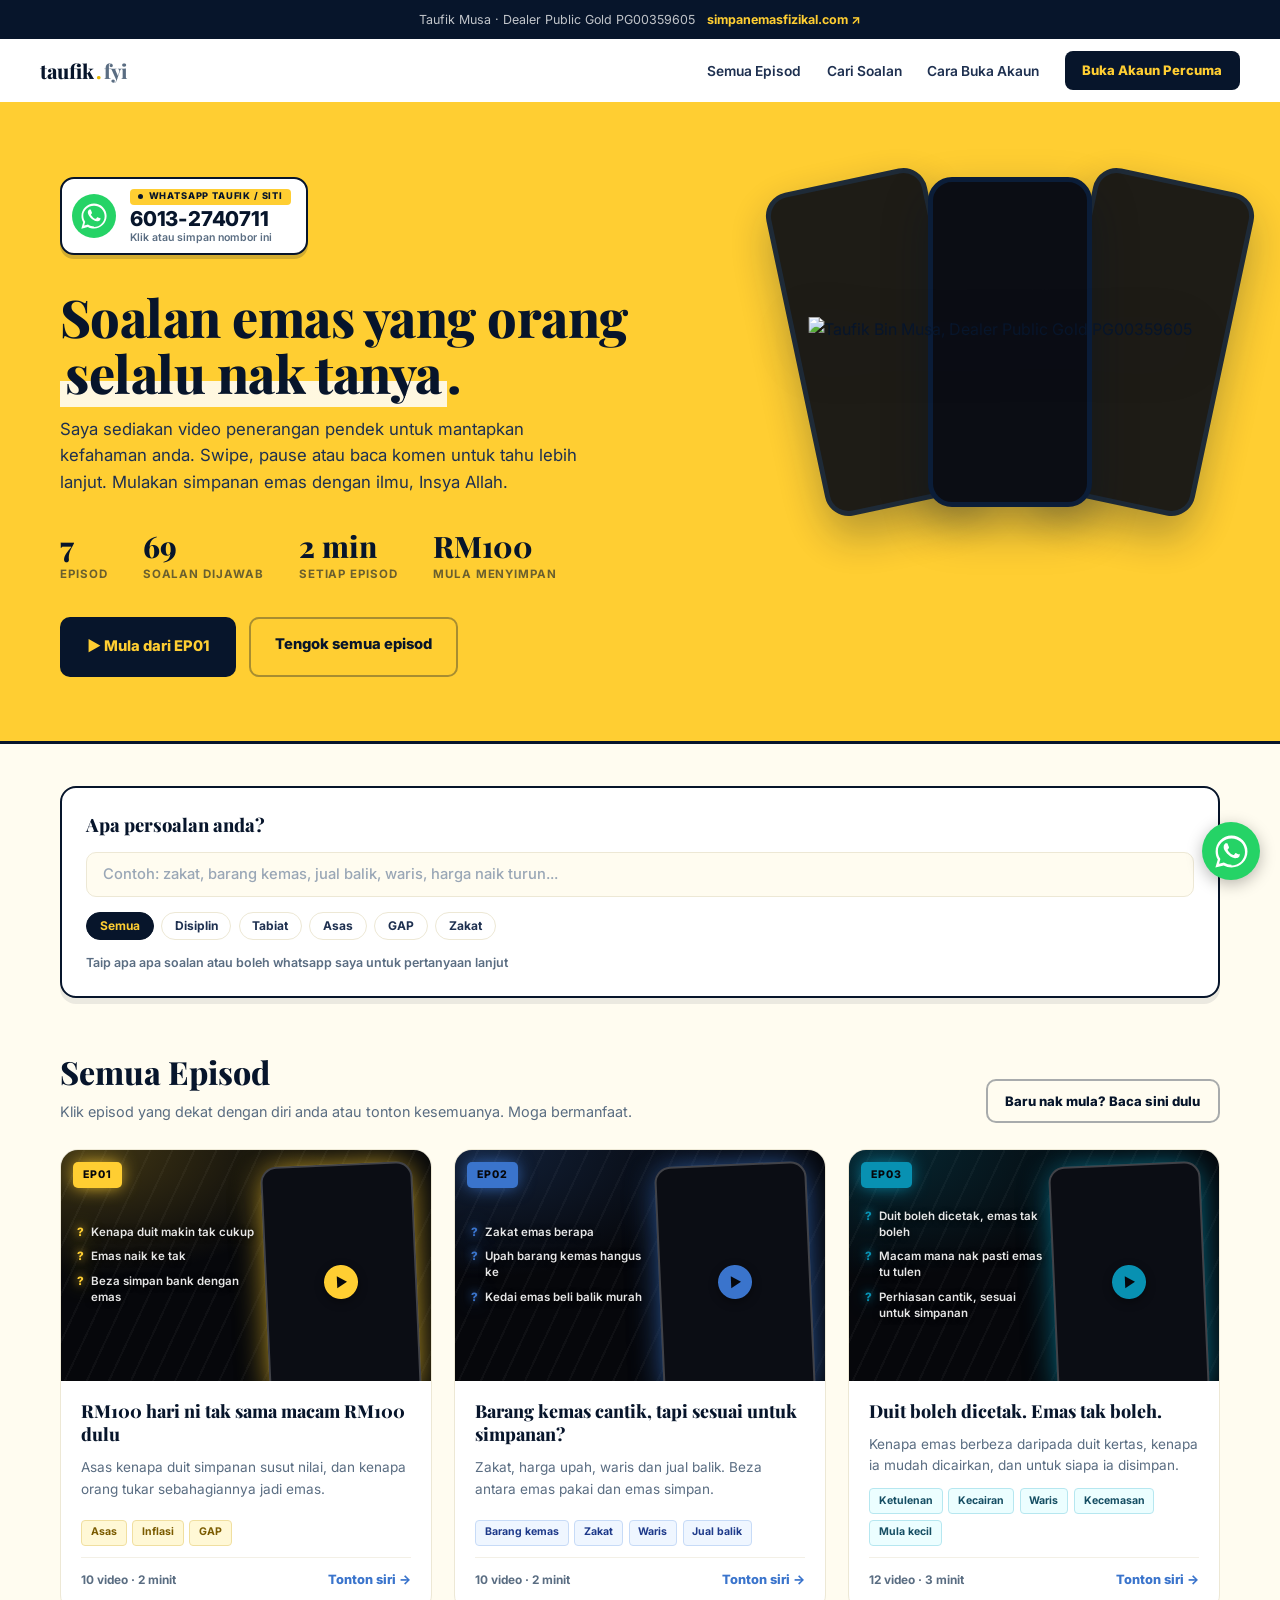
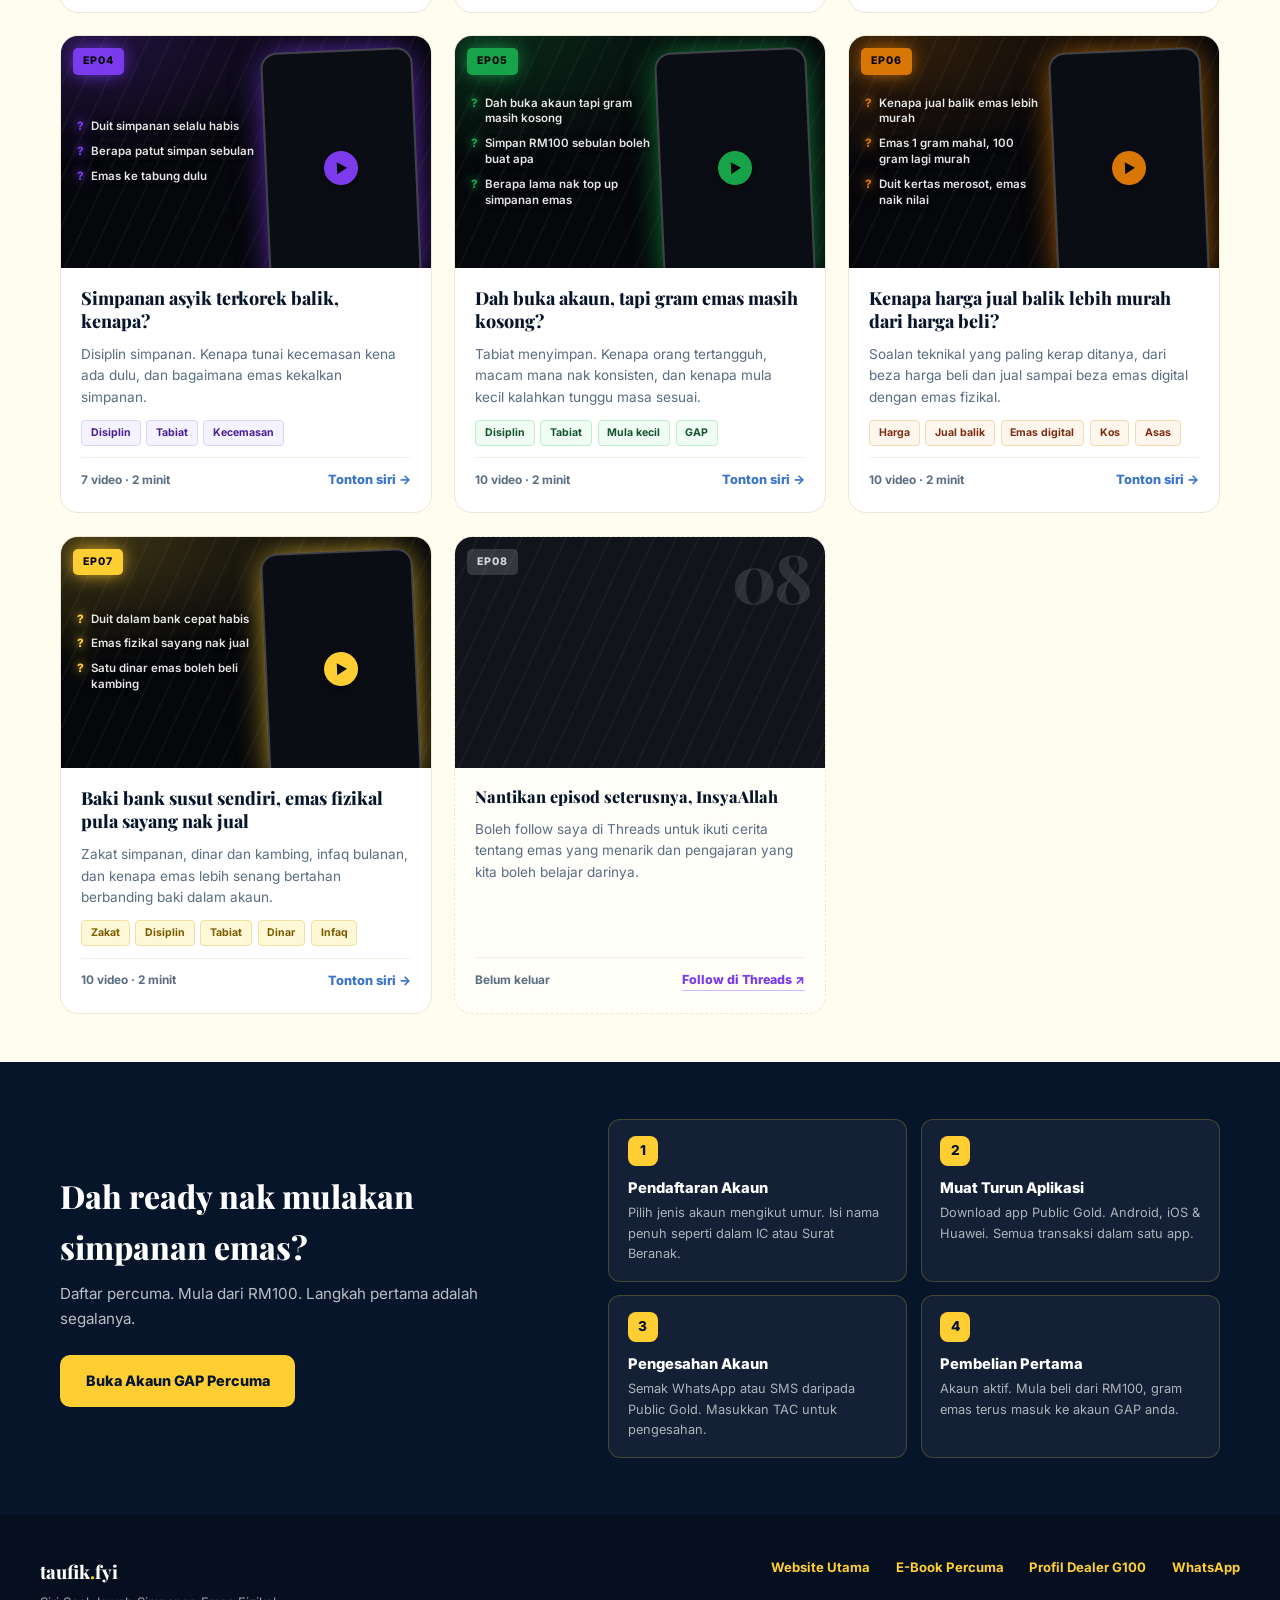
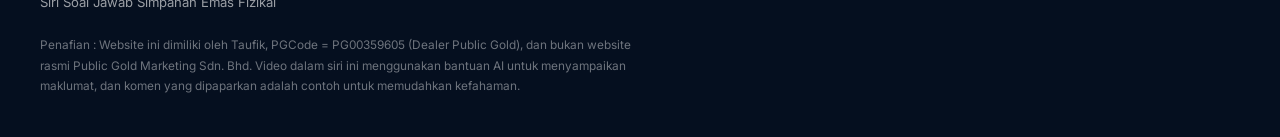
==== index.html @ 0962f5bc "Main page: poster ikut nombor EP, fallback ke butang play Kad ambil assets/img/epNN.webp secara auto" ====
<!DOCTYPE html>
<html lang="ms">
<head>
<meta charset="UTF-8">
<meta name="viewport" content="width=device-width, initial-scale=1.0">
<title>Siri Soal Jawab Emas | taufik.fyi</title>

<meta name="description" content="Siri soal jawab simpanan emas fizikal Public Gold. Setiap episod soalan pendek dalam video, swipe dan faham dalam dua minit. Dealer Taufik Musa PG00359605." />
<meta name="author" content="Taufik Bin Musa, Public Gold Dealer PG00359605" />
<meta name="robots" content="index, follow" />
<link rel="canonical" href="https://video.taufik.fyi/" />

<meta property="og:type" content="website" />
<meta property="og:url" content="https://video.taufik.fyi/" />
<meta property="og:title" content="Siri Soal Jawab Emas | taufik.fyi" />
<meta property="og:description" content="Setiap episod soalan pendek tentang simpan emas fizikal. Swipe, tengok, faham dalam dua minit." />
<meta property="og:site_name" content="taufik.fyi" />
<meta property="og:locale" content="ms_MY" />
<meta property="og:image" content="https://video.taufik.fyi/assets/img/og.jpg" />
<meta property="og:image:secure_url" content="https://video.taufik.fyi/assets/img/og.jpg" />
<meta property="og:image:type" content="image/jpeg" />
<meta property="og:image:width" content="1200" />
<meta property="og:image:height" content="630" />
<meta property="og:image:alt" content="Siri Soal Jawab Emas, taufik.fyi" />
<meta name="twitter:card" content="summary_large_image" />
<meta name="twitter:title" content="Siri Soal Jawab Emas | taufik.fyi" />
<meta name="twitter:description" content="Setiap episod soalan pendek tentang simpan emas fizikal. Swipe, tengok, faham." />
<meta name="twitter:image" content="https://video.taufik.fyi/assets/img/og.jpg" />
<link rel="icon" href="assets/img/favicon.png" />
<link rel="apple-touch-icon" href="assets/img/favicon.png" />
<meta name="theme-color" content="#FFCE32" />

<link rel="preconnect" href="https://fonts.googleapis.com">
<link rel="preconnect" href="https://fonts.gstatic.com" crossorigin>
<link href="https://fonts.googleapis.com/css2?family=Playfair+Display:wght@700;800&family=Inter:wght@400;500;600;700;800&display=swap" rel="stylesheet">

<style>
*,*::before,*::after{box-sizing:border-box;margin:0;padding:0;}
:root{
  --yellow:#FFCE32; --yellow-dk:#E6B600; --yellow-lt:#FFF8D6; --yellow-bg:#FFFCF0;
  --navy:#07152B; --navy-2:#1E3050; --blue:#3A74CC;
  --muted:#5A6D82; --white:#fff; --border:#EDE8D5;
  --serif:'Playfair Display',serif; --sans:'Inter',sans-serif;
}
img{height:auto;}
html{scroll-behavior:smooth;}
body{background:var(--yellow-bg);color:var(--navy);font-family:var(--sans);line-height:1.6;overflow-x:hidden;}
a{color:inherit;}

/* ---------- TOP BAR ---------- */
.top-bar{background:var(--navy);padding:.6rem 1.5rem;text-align:center;font-size:.78rem;color:rgba(255,255,255,.75);display:flex;align-items:center;justify-content:center;gap:.75rem;flex-wrap:wrap;}
.top-bar a{color:var(--yellow);font-weight:700;text-decoration:none;}

/* ---------- NAV ---------- */
nav{position:sticky;top:0;z-index:200;background:rgba(255,255,255,.97);backdrop-filter:blur(12px);border-bottom:3px solid var(--yellow);padding:0 2.5rem;display:flex;align-items:center;justify-content:space-between;height:66px;}
.nav-logo{display:flex;align-items:center;gap:.12rem;text-decoration:none;}
.nav-logo-main{font-family:var(--serif);font-size:1.25rem;font-weight:800;color:var(--navy);}
.nav-logo-dot{color:var(--yellow-dk);font-family:var(--serif);font-size:1.25rem;font-weight:800;line-height:1;}
.nav-logo-sub{font-family:var(--serif);font-size:1.25rem;font-weight:800;color:var(--muted);}
.nav-right{display:flex;align-items:center;gap:1.6rem;}
.nav-links{display:flex;gap:1.6rem;list-style:none;}
.nav-links a{text-decoration:none;font-size:.86rem;font-weight:600;color:var(--navy-2);}
.nav-links a:hover{color:var(--blue);}
.btn-nav{background:var(--navy);color:var(--yellow);padding:.55rem 1.1rem;border-radius:8px;font-size:.82rem;font-weight:800;text-decoration:none;white-space:nowrap;}
.btn-nav:hover{background:var(--navy-2);}
.mobbtn{display:none;background:none;border:1.5px solid var(--navy);border-radius:7px;padding:.35rem .7rem;font-size:.72rem;font-weight:800;font-family:var(--sans);color:var(--navy);cursor:pointer;}
#mobNav{display:none;background:#fff;border-bottom:2px solid var(--yellow);padding:.5rem 1.25rem 1rem;}
#mobNav.open{display:block;}
#mobNav a{display:block;padding:.7rem .2rem;font-size:.9rem;font-weight:700;text-decoration:none;border-bottom:1px solid var(--border);}

/* ---------- HERO ---------- */
.hero-wrap{background:var(--yellow);border-bottom:3px solid var(--navy);}
.hero{max-width:1240px;margin:0 auto;display:grid;grid-template-columns:1fr 420px;
  grid-template-areas:"top media" "stats media" "cta media";
  column-gap:3.2rem;align-content:center;padding:4.5rem 2.5rem 4rem;}
.h-top{grid-area:top;}
.h-media{grid-area:media;align-self:center;}
.h-stats{grid-area:stats;}
.h-cta{grid-area:cta;}

/* kad WhatsApp */
.wacard{display:inline-flex;align-items:center;gap:.85rem;background:#fff;border:2.5px solid var(--navy);border-radius:14px;padding:.6rem .95rem .6rem .65rem;text-decoration:none;box-shadow:0 4px 0 rgba(7,21,43,.18);transition:transform .15s,box-shadow .15s;margin-bottom:1rem;}
.wacard:hover{transform:translateY(-2px);box-shadow:0 6px 0 rgba(7,21,43,.22);}
.wa-ic{width:44px;height:44px;flex:0 0 auto;border-radius:50%;background:#25D366;display:flex;align-items:center;justify-content:center;}
.wa-ic svg{width:26px;height:26px;}
.wa-txt{display:flex;flex-direction:column;align-items:flex-start;line-height:1.15;}
.wa-chip{display:inline-flex;align-items:center;gap:.35rem;background:var(--yellow);color:var(--navy);font-size:.58rem;font-weight:800;letter-spacing:.09em;text-transform:uppercase;padding:.16rem .5rem;border-radius:4px;}
.wa-chip .dot{width:5px;height:5px;border-radius:50%;background:var(--navy);animation:blip 1.4s infinite;}
.wa-no{font-size:1.28rem;font-weight:800;color:var(--navy);letter-spacing:-.01em;margin-top:.16rem;}
.wa-sub{font-size:.66rem;font-weight:600;color:var(--muted);margin-top:.06rem;}

/* media: 3 telefon jadi latar, gambar cutout di depan */
.h-media{position:relative;height:500px;}
.ph-stack{position:absolute;inset:0;}
.cutout{position:absolute;left:50%;bottom:-6px;transform:translateX(-50%);width:96%;max-width:none;height:auto;z-index:5;filter:drop-shadow(0 16px 28px rgba(7,21,43,.34));pointer-events:none;}
.eyebrow{display:inline-flex;align-items:center;gap:.55rem;background:var(--navy);color:var(--yellow);font-size:.78rem;font-weight:700;letter-spacing:.01em;padding:.45rem 1rem;border-radius:100px;width:fit-content;max-width:100%;line-height:1.45;}
.eyebrow .dot{flex:0 0 auto;}
.eyebrow .dot{width:6px;height:6px;border-radius:50%;background:var(--yellow);animation:blip 1.6s infinite;}
@keyframes blip{0%,100%{opacity:1}50%{opacity:.25}}
.hero h1{font-family:var(--serif);font-size:3.25rem;line-height:1.08;font-weight:800;margin:1.1rem 0 .9rem;letter-spacing:-.01em;}
.hero h1 em{font-style:normal;background:linear-gradient(transparent 62%,rgba(255,255,255,.85) 62%);padding:0 .1em;}
.hero-lead{font-size:1.05rem;color:var(--navy-2);max-width:33rem;}
.hero-stats{display:flex;gap:2.2rem;margin:1.9rem 0 1.7rem;flex-wrap:wrap;}
.hstat b{display:block;font-family:var(--serif);font-size:1.85rem;font-weight:800;line-height:1;}
.hstat span{font-size:.72rem;font-weight:700;text-transform:uppercase;letter-spacing:.08em;color:rgba(7,21,43,.6);}
.hero-cta{display:flex;gap:.8rem;flex-wrap:wrap;}
.btn-primary{background:var(--navy);color:var(--yellow);padding:.95rem 1.7rem;border-radius:10px;font-size:.92rem;font-weight:800;text-decoration:none;display:inline-flex;align-items:center;gap:.6rem;transition:transform .15s,background .18s;}
.btn-primary:hover{background:var(--navy-2);transform:translateY(-2px);}
.btn-ghost{background:transparent;color:var(--navy);border:2px solid rgba(7,21,43,.35);padding:.9rem 1.5rem;border-radius:10px;font-size:.92rem;font-weight:800;text-decoration:none;}
.btn-ghost:hover{border-color:var(--navy);background:rgba(255,255,255,.45);}

/* phone stack */

.ph{position:absolute;top:0;left:50%;width:164px;height:330px;border-radius:24px;background:#0B0D14;border:5px solid #0b1d38;box-shadow:0 20px 44px rgba(7,21,43,.34);overflow:hidden;}
.ph img{position:absolute;inset:0;width:100%;height:100%;object-fit:cover;object-position:center top;}
.ph.front{transform:translateX(-50%);z-index:3;}
.ph.back-l{transform:translateX(-50%) translateX(-134px) rotate(-12deg);z-index:1;opacity:.92;}
.ph.back-r{transform:translateX(-50%) translateX(134px) rotate(12deg);z-index:1;opacity:.92;}

.ph-scr{position:absolute;inset:0;display:flex;flex-direction:column;justify-content:flex-start;padding:.8rem .7rem;background:radial-gradient(120% 80% at 50% 0%,#1E3050 0%,#07152B 70%);}
.ph-scr::before{content:"";position:absolute;inset:0;background:
  repeating-linear-gradient(115deg,rgba(255,206,50,.055) 0 2px,transparent 2px 16px);}
.ph-play{position:absolute;top:58%;left:50%;transform:translate(-50%,-50%);width:46px;height:46px;border-radius:50%;background:rgba(255,206,50,.92);display:flex;align-items:center;justify-content:center;}
.ph-play::after{content:"";border-left:13px solid var(--navy);border-top:8px solid transparent;border-bottom:8px solid transparent;margin-left:4px;}
.ph-tag{position:relative;font-size:.55rem;font-weight:800;letter-spacing:.1em;color:var(--yellow);text-transform:uppercase;margin-bottom:.3rem;}
.ph-q{position:relative;color:#fff;font-size:.68rem;font-weight:700;line-height:1.35;}
.ph-bars{position:relative;display:flex;gap:3px;margin-top:.7rem;}
.ph-bars i{flex:1;height:3px;border-radius:2px;background:rgba(255,255,255,.25);}
.ph-bars i.on{background:var(--yellow);}
.ph-hint{position:absolute;bottom:-30px;left:50%;transform:translateX(-50%);font-size:.7rem;font-weight:800;color:rgba(7,21,43,.55);letter-spacing:.06em;text-transform:uppercase;white-space:nowrap;}

/* ---------- SEARCH / FILTER ---------- */
.finder{max-width:1240px;margin:0 auto;padding:2.6rem 2.5rem 0;}
.finder-box{background:#fff;border:2px solid var(--navy);border-radius:16px;padding:1.4rem 1.5rem;box-shadow:0 6px 0 rgba(7,21,43,.08);}
.finder-lab{font-family:var(--serif);font-size:1.15rem;font-weight:800;margin-bottom:.75rem;}
.search-row{display:flex;gap:.6rem;}
#q{flex:1;border:1.5px solid var(--border);background:var(--yellow-bg);border-radius:10px;padding:.8rem 1rem;font-family:var(--sans);font-size:.92rem;font-weight:500;color:var(--navy);outline:none;}
#q:focus{border-color:var(--navy);background:#fff;}
#q::placeholder{color:#9AA7B6;}
.chips{display:flex;gap:.45rem;flex-wrap:wrap;margin-top:.9rem;}
.chip{border:1.5px solid var(--border);background:#fff;border-radius:100px;padding:.35rem .8rem;font-size:.75rem;font-weight:700;color:var(--navy-2);cursor:pointer;font-family:var(--sans);transition:.15s;}
.chip:hover{border-color:var(--navy);}
.chip.on{background:var(--navy);color:var(--yellow);border-color:var(--navy);}
.hitline{font-size:.78rem;color:var(--muted);font-weight:600;margin-top:.85rem;}

/* ---------- EPISODES ---------- */
.sec{max-width:1240px;margin:0 auto;padding:3rem 2.5rem;}
.sec-head{display:flex;align-items:flex-end;justify-content:space-between;gap:1rem;margin-bottom:1.6rem;flex-wrap:wrap;}
.sec-head h2{font-family:var(--serif);font-size:2rem;font-weight:800;}
.sec-head p{font-size:.9rem;color:var(--muted);margin-top:.2rem;}
.grid{display:grid;grid-template-columns:repeat(auto-fill,minmax(288px,1fr));gap:1.4rem;}

.card{background:#fff;border:1.5px solid var(--border);border-radius:18px;overflow:hidden;display:flex;flex-direction:column;text-decoration:none;transition:transform .18s,box-shadow .18s,border-color .18s;}
.card:hover{transform:translateY(-5px);box-shadow:0 16px 38px rgba(7,21,43,.14);border-color:var(--navy);}
.poster{position:relative;aspect-ratio:16/10;background:#06070B;overflow:hidden;}
.poster::before{content:"";position:absolute;inset:0;background:repeating-linear-gradient(115deg,rgba(255,255,255,.035) 0 2px,transparent 2px 20px);}
.poster::after{content:"";position:absolute;inset:0;background:radial-gradient(115% 95% at 6% 0%, var(--ac-glow,rgba(255,206,50,.22)) 0%, rgba(0,0,0,0) 58%);}

/* senarai soalan, tanda soal bercahaya neon */
.poster-qs{position:absolute;z-index:3;left:16px;right:47%;top:16px;bottom:16px;display:flex;flex-direction:column;justify-content:center;gap:.55rem;}
.poster-qs span{font-size:.72rem;font-weight:600;line-height:1.38;color:rgba(255,255,255,.9);display:flex;gap:.45rem;text-shadow:0 1px 6px rgba(0,0,0,.9);}
.poster-qs span::before{content:"?";color:var(--ac,#FFCE32);font-weight:800;flex:0 0 auto;text-shadow:0 0 9px var(--ac,#FFCE32),0 0 20px var(--ac,#FFCE32);}
.poster-num{position:absolute;right:14px;top:6px;font-family:var(--serif);font-size:4.2rem;font-weight:800;line-height:1;color:rgba(255,255,255,.1);letter-spacing:-.03em;}

/* bingkai telefon besar dengan tangkap layar sebenar */
.poster-mini{position:absolute;z-index:2;top:14px;bottom:-18px;right:14px;width:41%;border-radius:16px;background:#0B0D14;border:2px solid rgba(255,255,255,.22);overflow:hidden;display:flex;align-items:center;justify-content:center;transform:rotate(-2.5deg);transition:transform .22s,box-shadow .22s;box-shadow:0 0 34px -6px var(--ac,#FFCE32),0 14px 30px rgba(0,0,0,.6);}
.poster-mini img{position:absolute;inset:0;width:100%;height:100%;object-fit:cover;object-position:center top;}
.poster-mini .pp{position:relative;z-index:2;width:34px;height:34px;border-radius:50%;background:var(--ac,#FFCE32);display:flex;align-items:center;justify-content:center;box-shadow:0 3px 10px rgba(0,0,0,.4);}
.poster-mini .pp::after{content:"";border-left:10px solid #06070B;border-top:6px solid transparent;border-bottom:6px solid transparent;margin-left:3px;}
.card:hover .poster-mini{transform:rotate(0deg) translateY(-6px);box-shadow:0 0 50px -4px var(--ac,#FFCE32),0 18px 36px rgba(0,0,0,.65);}

.ep-badge{position:absolute;z-index:4;top:12px;left:12px;background:var(--ac,#FFCE32);color:#06070B;font-size:.66rem;font-weight:800;letter-spacing:.1em;padding:.3rem .62rem;border-radius:5px;box-shadow:0 0 18px -2px var(--ac,#FFCE32);}
.ep-new{position:absolute;z-index:4;top:12px;right:12px;background:#DC2626;color:#fff;font-size:.62rem;font-weight:800;letter-spacing:.08em;padding:.28rem .6rem;border-radius:5px;text-transform:uppercase;box-shadow:0 0 18px -2px #DC2626;}
.ep-seen{position:absolute;z-index:4;top:12px;right:12px;background:rgba(0,0,0,.55);border:1px solid rgba(255,255,255,.24);color:#fff;font-size:.62rem;font-weight:800;padding:.26rem .58rem;border-radius:5px;backdrop-filter:blur(4px);}

.card-body{padding:1.15rem 1.25rem 1.35rem;display:flex;flex-direction:column;flex:1;gap:.7rem;}
.card-title{font-family:var(--serif);font-size:1.12rem;font-weight:800;line-height:1.3;}
.card-desc{font-size:.85rem;color:var(--muted);line-height:1.6;flex:1;}
.tags{display:flex;flex-wrap:wrap;gap:.35rem;}
.tag{font-size:.66rem;font-weight:700;padding:.22rem .55rem;border-radius:4px;background:var(--ac-soft,#FFF8D6);color:var(--ac-ink,#7A5B00);border:1px solid var(--ac-bd,#F0DFA0);}
.card-foot{display:flex;align-items:center;justify-content:space-between;gap:.6rem;padding-top:.75rem;border-top:1px solid #F3F0E6;}
.meta{font-size:.74rem;font-weight:700;color:var(--muted);}
.go{font-size:.8rem;font-weight:800;color:var(--blue);}
.card:hover .go{color:var(--navy);}

/* kad akan datang */
.card.soon{border-style:dashed;background:rgba(255,255,255,.6);}
.card.soon:hover{transform:none;box-shadow:none;border-color:var(--border);}
.card.soon .poster{background:#12141C;}
.card.soon .poster::after{background:none;}
.card.soon .poster-num{color:rgba(255,255,255,.12);}
.card.soon .ep-badge{background:rgba(255,255,255,.15);color:rgba(255,255,255,.8);box-shadow:none;}
.card.soon .card-title{font-size:1.02rem;}
.soon-link{display:inline-flex;align-items:center;gap:.3rem;font-size:.78rem;font-weight:800;color:#7C3AED;text-decoration:none;white-space:nowrap;border-bottom:1.5px solid rgba(124,58,237,.35);}
.soon-link:hover{color:#5B21B6;border-color:#5B21B6;}
.empty{grid-column:1/-1;text-align:center;padding:3rem 1rem;color:var(--muted);font-weight:600;}

/* ---------- LADDER ---------- */
.ladder-wrap{background:var(--navy);color:#fff;}
.ladder{max-width:1240px;margin:0 auto;padding:3.6rem 2.5rem;display:grid;grid-template-columns:.9fr 1.1fr;gap:3rem;align-items:center;}
.ladder h2{font-family:var(--serif);font-size:2rem;font-weight:800;color:#fff;}
.ladder p.l-lead{color:rgba(255,255,255,.72);font-size:.95rem;margin-top:.6rem;max-width:28rem;}
.steps{display:grid;grid-template-columns:1fr 1fr;gap:.85rem;}
@media(max-width:700px){.steps{grid-template-columns:1fr;}}
.step{display:flex;flex-direction:column;gap:.7rem;align-items:flex-start;background:rgba(255,255,255,.05);border:1px solid rgba(255,206,50,.22);border-radius:12px;padding:1rem 1.15rem;}
.step-n{width:30px;height:30px;flex:0 0 auto;border-radius:8px;background:var(--yellow);color:var(--navy);font-weight:800;font-size:.85rem;display:flex;align-items:center;justify-content:center;}
.step h4{font-size:.92rem;font-weight:800;color:#fff;}
.step p{font-size:.8rem;color:rgba(255,255,255,.66);margin-top:.15rem;}
.ladder-cta{display:flex;gap:.7rem;flex-wrap:wrap;margin-top:1.5rem;}
.btn-y{background:var(--yellow);color:var(--navy);padding:.9rem 1.6rem;border-radius:10px;font-weight:800;font-size:.9rem;text-decoration:none;}
.btn-y:hover{background:var(--yellow-dk);}
.btn-o{border:2px solid rgba(255,255,255,.3);color:#fff;padding:.85rem 1.4rem;border-radius:10px;font-weight:800;font-size:.9rem;text-decoration:none;}
.btn-o:hover{border-color:var(--yellow);color:var(--yellow);}

/* ---------- FOOTER ---------- */
footer{background:#050F1F;color:rgba(255,255,255,.6);padding:2.6rem 2.5rem;font-size:.82rem;}
.foot-in{max-width:1240px;margin:0 auto;display:flex;justify-content:space-between;gap:2rem;flex-wrap:wrap;}
footer a{color:var(--yellow);text-decoration:none;font-weight:700;}
.disc-note{max-width:38rem;font-size:.74rem;line-height:1.7;color:rgba(255,255,255,.42);margin-top:1.4rem;}

/* ---------- WA FLOAT ---------- */
.wa-float{position:fixed;bottom:20px;right:20px;width:58px;height:58px;border-radius:50%;background:#25D366;display:flex;align-items:center;justify-content:center;box-shadow:0 4px 16px rgba(0,0,0,.28);z-index:99999;transition:transform .18s;}
.wa-float:hover{transform:scale(1.08);}
.wa-float svg{width:33px;height:33px;}

/* ---------- RESPONSIVE ---------- */
@media(max-width:960px){
  .hero{grid-template-columns:1fr;grid-template-areas:"top" "media" "stats" "cta";row-gap:1.9rem;padding:2.6rem 1.25rem 3.4rem;}
  .hero h1{font-size:2.3rem;}
  .hero-stats{margin:0;}
  .chip{font-size:.72rem;padding:.32rem .68rem;}
  .chips{gap:.38rem;}
  .h-media{max-width:430px;margin:0 auto;width:100%;height:470px;}
  .ph{width:152px;height:308px;}
  .ph.back-l{transform:translateX(-50%) translateX(-122px) rotate(-12deg);}
  .ph.back-r{transform:translateX(-50%) translateX(122px) rotate(12deg);}
  .ph-hint{display:none;}
  .ladder{grid-template-columns:1fr;padding:2.8rem 1.25rem;gap:2rem;}
  nav{padding:0 1.25rem;}
  .nav-links,.btn-nav{display:none;}
  .mobbtn{display:block;}
  .sec,.finder{padding-left:1.25rem;padding-right:1.25rem;}
  .sec-head h2{font-size:1.6rem;}
  footer{padding:2.2rem 1.25rem;}
  .wa-float{width:52px;height:52px;bottom:16px;right:16px;}
}
@media(max-width:520px){
  .hero h1{font-size:1.95rem;}
  .hero-stats{gap:1.4rem;}
  .wa-no{font-size:1.12rem;}
  .h-media{height:392px;}
  .ph{width:124px;height:252px;border-radius:20px;border-width:4px;}
  .ph.back-l{transform:translateX(-50%) translateX(-98px) rotate(-12deg);}
  .ph.back-r{transform:translateX(-50%) translateX(98px) rotate(12deg);}
  .ph-q{font-size:.58rem;}
  .ph-tag{font-size:.5rem;}
  .cutout{width:100%;}
}
</style>
</head>
<body>

<div class="top-bar">
  <span>Taufik Musa &middot; Dealer Public Gold PG00359605</span>
  <a href="https://simpanemasfizikal.com/" target="_blank" rel="noopener">simpanemasfizikal.com &#8599;</a>
</div>

<nav>
  <a href="#" class="nav-logo">
    <span class="nav-logo-main">taufik</span><span class="nav-logo-dot">.</span><span class="nav-logo-sub">fyi</span>
  </a>
  <div class="nav-right">
    <ul class="nav-links">
      <li><a href="#siri">Semua Episod</a></li>
      <li><a href="#cari">Cari Soalan</a></li>
      <li><a href="#mula">Cara Buka Akaun</a></li>
    </ul>
    <a class="btn-nav" href="#mula">Buka Akaun Percuma</a>
  </div>
  <button class="mobbtn" id="mobBtn" onclick="toggleMob(this)">MENU &#9662;</button>
</nav>
<div id="mobNav">
  <a href="#siri">Semua Episod</a>
  <a href="#cari">Cari Soalan</a>
  <a href="#mula">Cara Buka Akaun</a>
  <a href="#mula" style="color:var(--blue)">Buka Akaun Percuma &#8594;</a>
</div>

<!-- ================= HERO ================= -->
<div class="hero-wrap">
  <div class="hero">

    <div class="h-top">
      <a class="wacard" href="https://api.whatsapp.com/send/?phone=60132740711&amp;text=Salam%2C+boleh+bantu+saya+simpan+emas+di+Public+Gold" target="_blank" rel="noopener">
        <span class="wa-ic">
          <svg viewBox="0 0 32 32" aria-hidden="true"><path fill="#fff" d="M16 .6C7.5.6.6 7.5.6 16c0 2.8.7 5.4 2.1 7.8L.4 31.6l8-2.1c2.3 1.3 4.9 1.9 7.6 1.9h.1c8.5 0 15.4-6.9 15.4-15.4 0-4.1-1.6-8-4.5-10.9C24.1 2.2 20.2.6 16 .6zm0 28.2h-.1c-2.4 0-4.7-.6-6.8-1.9l-.5-.3-4.7 1.2 1.3-4.6-.3-.5c-1.4-2.2-2.1-4.7-2.1-7.3C2.7 9.2 8.7 3.3 16 3.3c3.5 0 6.8 1.4 9.3 3.8 2.5 2.5 3.8 5.8 3.8 9.3 0 7.3-5.9 13.2-13.1 13.2zm7.3-9.9c-.4-.2-2.4-1.2-2.7-1.3-.4-.1-.6-.2-.9.2-.3.4-1 1.3-1.2 1.5-.2.2-.4.3-.8.1-.4-.2-1.7-.6-3.2-2-1.2-1-2-2.4-2.2-2.8-.2-.4 0-.6.2-.8.2-.2.4-.4.6-.7.2-.2.3-.4.4-.7.1-.3 0-.5 0-.7-.1-.2-.9-2.1-1.2-2.9-.3-.8-.6-.7-.9-.7h-.7c-.3 0-.7.1-1 .5-.4.4-1.3 1.3-1.3 3.2 0 1.9 1.4 3.7 1.5 3.9.2.2 2.7 4.1 6.5 5.8.9.4 1.6.6 2.2.8.9.3 1.7.2 2.4.1.7-.1 2.4-1 2.7-1.9.3-.9.3-1.7.2-1.9-.1-.1-.3-.2-.7-.4z"/></svg>
        </span>
        <span class="wa-txt">
          <span class="wa-chip"><span class="dot"></span>WhatsApp Taufik / Siti</span>
          <span class="wa-no">6013-2740711</span>
          <span class="wa-sub">Klik atau simpan nombor ini</span>
        </span>
      </a>

      <h1>Soalan emas yang orang <em>selalu nak tanya</em>.</h1>
      <p class="hero-lead">Saya sediakan video penerangan pendek untuk mantapkan kefahaman anda. Swipe, pause atau baca komen untuk tahu lebih lanjut. Mulakan simpanan emas dengan ilmu, Insya Allah.</p>
    </div>

    <div class="h-media">
      <div class="ph-stack">
        <div class="ph back-l"><img src="assets/img/ep02.webp" alt="Siri Soal Jawab EP02" loading="eager" decoding="async" onerror="this.remove()" width="380" height="510"></div>
        <div class="ph back-r"><img src="assets/img/ep04.webp" alt="Siri Soal Jawab EP04" loading="eager" decoding="async" onerror="this.remove()" width="380" height="534"></div>
        <div class="ph front"><img src="assets/img/ep01.webp" alt="Siri Soal Jawab EP01" loading="eager" fetchpriority="high" decoding="async" onerror="this.remove()" width="380" height="539"></div>
      </div>
      <img class="cutout" loading="eager" fetchpriority="high" decoding="async" width="820" height="744"
           src="assets/img/profile-cut.webp" srcset="assets/img/profile-cut-460.webp 500w, assets/img/profile-cut.webp 820w"
           sizes="(max-width:960px) 88vw, 400px"
           alt="Taufik Bin Musa, Dealer Public Gold PG00359605">
    </div>

    <div class="hero-stats h-stats">
      <div class="hstat"><b id="stEp">4</b><span>Episod</span></div>
      <div class="hstat"><b id="stQ">37</b><span>Soalan dijawab</span></div>
      <div class="hstat"><b>2 min</b><span>Setiap episod</span></div>
      <div class="hstat"><b>RM100</b><span>Mula menyimpan</span></div>
    </div>

    <div class="hero-cta h-cta">
      <a class="btn-primary" id="startBtn" href="ep01/" target="_blank" rel="noopener">&#9654; Mula dari EP01</a>
      <a class="btn-ghost" href="#siri">Tengok semua episod</a>
    </div>

  </div>
</div>

<!-- ================= FINDER ================= -->
<div class="finder" id="cari">
  <div class="finder-box">
    <div class="finder-lab">Apa persoalan anda?</div>
    <div class="search-row">
      <input id="q" type="search" placeholder="Contoh: zakat, barang kemas, jual balik, waris, harga naik turun..." autocomplete="off">
    </div>
    <div class="chips" id="chips"></div>
    <div class="hitline" id="hitline"></div>
  </div>
</div>

<!-- ================= EPISODES ================= -->
<section class="sec" id="siri">
  <div class="sec-head">
    <div>
      <h2>Semua Episod</h2>
      <p>Klik episod yang dekat dengan diri anda atau tonton kesemuanya. Moga bermanfaat.</p>
    </div>
    <a class="btn-ghost" style="padding:.6rem 1.1rem;font-size:.82rem" href="https://simpanemasfizikal.com/" target="_blank" rel="noopener">Baru nak mula? Baca sini dulu</a>
  </div>
  <div class="grid" id="grid"></div>
</section>

<!-- ================= LADDER ================= -->
<div class="ladder-wrap" id="mula">
  <div class="ladder">
    <div>
      <h2>Dah ready nak mulakan simpanan emas?</h2>
      <p class="l-lead">Daftar percuma. Mula dari RM100. Langkah pertama adalah segalanya.</p>
      <div class="ladder-cta">
        <a class="btn-y" href="https://publicgold.com.my/index.php?route=account/register&intro_pgcode=PG00359605&is_dealer=1" target="_blank" rel="noopener">Buka Akaun GAP Percuma</a>
      </div>
    </div>
    <div class="steps">
      <div class="step"><div class="step-n">1</div><div><h4>Pendaftaran Akaun</h4><p>Pilih jenis akaun mengikut umur. Isi nama penuh seperti dalam IC atau Surat Beranak.</p></div></div>
      <div class="step"><div class="step-n">2</div><div><h4>Muat Turun Aplikasi</h4><p>Download app Public Gold. Android, iOS &amp; Huawei. Semua transaksi dalam satu app.</p></div></div>
      <div class="step"><div class="step-n">3</div><div><h4>Pengesahan Akaun</h4><p>Semak WhatsApp atau SMS daripada Public Gold. Masukkan TAC untuk pengesahan.</p></div></div>
      <div class="step"><div class="step-n">4</div><div><h4>Pembelian Pertama</h4><p>Akaun aktif. Mula beli dari RM100, gram emas terus masuk ke akaun GAP anda.</p></div></div>
    </div>
  </div>
</div>

<footer>
  <div class="foot-in">
    <div>
      <div style="font-family:var(--serif);font-size:1.15rem;font-weight:800;color:#fff;">taufik<span style="color:var(--yellow)">.</span>fyi</div>
      <div style="margin-top:.35rem;">Siri Soal Jawab Simpanan Emas Fizikal</div>
    </div>
    <div style="display:flex;gap:1.6rem;flex-wrap:wrap;">
      <a href="https://simpanemasfizikal.com/" target="_blank" rel="noopener">Website Utama</a>
      <a href="https://pg2u.my/app/ebook/taufikmusa" target="_blank" rel="noopener">E-Book Percuma</a>
      <a href="https://pg2u.my/taufikmusa" target="_blank" rel="noopener">Profil Dealer G100</a>
      <a href="https://api.whatsapp.com/send/?phone=60132740711&text=Salam%2C+boleh+bantu+saya+simpan+emas+di+Public+Gold" target="_blank" rel="noopener">WhatsApp</a>
    </div>
  </div>
  <p class="disc-note">Penafian : Website ini dimiliki oleh Taufik, PGCode = PG00359605 (Dealer Public Gold), dan bukan website rasmi Public Gold Marketing Sdn. Bhd. Video dalam siri ini menggunakan bantuan AI untuk menyampaikan maklumat, dan komen yang dipaparkan adalah contoh untuk memudahkan kefahaman.</p>
</footer>

<a href="https://api.whatsapp.com/send/?phone=60132740711&text=Salam%2C+boleh+bantu+saya+simpan+emas+di+Public+Gold" target="_blank" rel="noopener" class="wa-float" aria-label="WhatsApp Taufik">
  <svg viewBox="0 0 32 32" width="32" height="32" aria-hidden="true"><path fill="#fff" d="M16 .6C7.5.6.6 7.5.6 16c0 2.8.7 5.4 2.1 7.8L.4 31.6l8-2.1c2.3 1.3 4.9 1.9 7.6 1.9h.1c8.5 0 15.4-6.9 15.4-15.4 0-4.1-1.6-8-4.5-10.9C24.1 2.2 20.2.6 16 .6zm0 28.2h-.1c-2.4 0-4.7-.6-6.8-1.9l-.5-.3-4.7 1.2 1.3-4.6-.3-.5c-1.4-2.2-2.1-4.7-2.1-7.3C2.7 9.2 8.7 3.3 16 3.3c3.5 0 6.8 1.4 9.3 3.8 2.5 2.5 3.8 5.8 3.8 9.3 0 7.3-5.9 13.2-13.1 13.2zm7.3-9.9c-.4-.2-2.4-1.2-2.7-1.3-.4-.1-.6-.2-.9.2-.3.4-1 1.3-1.2 1.5-.2.2-.4.3-.8.1-.4-.2-1.7-.6-3.2-2-1.2-1-2-2.4-2.2-2.8-.2-.4 0-.6.2-.8.2-.2.4-.4.6-.7.2-.2.3-.4.4-.7.1-.3 0-.5 0-.7-.1-.2-.9-2.1-1.2-2.9-.3-.8-.6-.7-.9-.7h-.7c-.3 0-.7.1-1 .5-.4.4-1.3 1.3-1.3 3.2 0 1.9 1.4 3.7 1.5 3.9.2.2 2.7 4.1 6.5 5.8.9.4 1.6.6 2.2.8.9.3 1.7.2 2.4.1.7-.1 2.4-1 2.7-1.9.3-.9.3-1.7.2-1.9-.1-.1-.3-.2-.7-.4z"/></svg>
</a>

<script>
/* =====================================================================
   SATU-SATUNYA TEMPAT YANG PERLU DIEDIT BILA TAMBAH EPISOD BARU.
   Salin satu blok, tukar nombor, tajuk, url, tags dan soalan.
   Semua benda lain (kiraan statistik, chip tema, carian) auto-update.

   `url`: EP yang dah dipindah ke GitHub Pages guna path relatif ("ep01/").
   EP yang belum dipindah kekal guna link Cloudflare lama — tukar satu
   satu bila folder epXX/ dah siap upload.
   ===================================================================== */
const EPISODES = [
  {
    ep: 1,
    title: "RM100 hari ni tak sama macam RM100 dulu",
    desc: "Asas kenapa duit simpanan susut nilai, dan kenapa orang tukar sebahagiannya jadi emas.",
    url: "ep01/",
    videos: 10, mins: 2, date: "2026-06-12",
    tags: ["Asas", "Inflasi", "GAP"],
    soalan: ["Kenapa duit makin tak cukup", "Emas naik ke tak", "Beza simpan bank dengan emas", "Modal kecil boleh mula ke", "GAP tu apa"]
  },
  {
    ep: 2,
    title: "Barang kemas cantik, tapi sesuai untuk simpanan?",
    desc: "Zakat, harga upah, waris dan jual balik. Beza antara emas pakai dan emas simpan.",
    url: "https://emas-ep02.taufik.fyi/",
    videos: 10, mins: 2, date: "2026-07-03",
    tags: ["Barang kemas", "Zakat", "Waris", "Jual balik"],
    soalan: ["Zakat emas berapa", "Upah barang kemas hangus ke", "Kedai emas beli balik murah", "Emas untuk waris", "916 lawan 999"]
  },
  {
    ep: 3,
    title: "Duit boleh dicetak. Emas tak boleh.",
    desc: "Kenapa emas berbeza daripada duit kertas, kenapa ia mudah dicairkan, dan untuk siapa ia disimpan.",
    url: "https://emas-ep03.taufik.fyi/",
    videos: 12, mins: 3, date: "2026-07-24",
    tags: ["Ketulenan", "Kecairan", "Waris", "Kecemasan", "Mula kecil"],
    soalan: [
      "Duit boleh dicetak, emas tak boleh",
      "Macam mana nak pasti emas tu tulen",
      "Perhiasan cantik, sesuai untuk simpanan",
      "Tiga tahun paksa diri simpan, apa berubah",
      "Rumah lambat jual, emas berapa lama",
      "Kecil dan ringan, tapi berapa nilainya",
      "Kecemasan datang, kena jual emas ke",
      "Yuran universiti anak makin naik",
      "Cincin emas mak kita dulu",
      "Simpan emas untuk keluarga dan waris",
      "Mula dengan emas kecil, cukup ke",
      "Susah ke nak kumpul emas fizikal"
    ]
  },
  {
    ep: 4,
    title: "Simpanan asyik terkorek balik, kenapa?",
    desc: "Disiplin simpanan. Kenapa tunai kecemasan kena ada dulu, dan bagaimana emas kekalkan simpanan.",
    url: "https://emas-ep04.taufik.fyi/",
    videos: 7, mins: 2, date: "2026-08-14",
    tags: ["Disiplin", "Tabiat", "Kecemasan"],
    soalan: ["Duit simpanan selalu habis", "Berapa patut simpan sebulan", "Emas ke tabung dulu", "Kalau ada hutang boleh simpan tak"]
  },
  {
    ep: 5,
    title: "Dah buka akaun, tapi gram emas masih kosong?",
    desc: "Tabiat menyimpan. Kenapa orang tertangguh, macam mana nak konsisten, dan kenapa mula kecil kalahkan tunggu masa sesuai.",
    url: "https://emas-ep05.taufik.fyi/",
    videos: 10, mins: 2, date: "2026-08-22",
    tags: ["Disiplin", "Tabiat", "Mula kecil", "GAP"],
    soalan: [
      "Dah buka akaun tapi gram masih kosong",
      "Simpan RM100 sebulan boleh buat apa",
      "Berapa lama nak top up simpanan emas",
      "Hujung bulan gaji habis semua",
      "Terlepas simpan bulan ni, macam mana",
      "Simpanan berapa lama baru boleh guna emas",
      "Gram emas pertama rasa macam mana",
      "Gram dah banyak, keluarkan atau biar",
      "Bila simpan emas jadi tabiat",
      "Nak tunggu harga emas turun dulu"
    ]
  },
  {
    ep: 6,
    title: "Kenapa harga jual balik lebih murah dari harga beli?",
    desc: "Soalan teknikal yang paling kerap ditanya, dari beza harga beli dan jual sampai beza emas digital dengan emas fizikal.",
    url: "https://emas-ep06.taufik.fyi/",
    videos: 10, mins: 2, date: "2026-08-22",
    tags: ["Harga", "Jual balik", "Emas digital", "Kos", "Asas"],
    soalan: [
      "Kenapa jual balik emas lebih murah",
      "Emas 1 gram mahal, 100 gram lagi murah",
      "Duit kertas merosot, emas naik nilai",
      "Emas digital atau emas fizikal",
      "Berapa banyak emas patut disimpan",
      "Harga emas naik turun, kena risau tak",
      "Ada caj simpanan emas tak",
      "Emas berkarat atau reput tak",
      "Emas masa krisis, masih diterima",
      "Bukan emas jadikan kaya, tapi ilmu"
    ]
  },
  {
    ep: 7,
    title: "Baki bank susut sendiri, emas fizikal pula sayang nak jual",
    desc: "Zakat simpanan, dinar dan kambing, infaq bulanan, dan kenapa emas lebih senang bertahan berbanding baki dalam akaun.",
    url: "https://emas-ep07.taufik.fyi/",
    videos: 10, mins: 2, date: "2026-08-25",
    tags: ["Zakat", "Disiplin", "Tabiat", "Dinar", "Infaq"],
    soalan: [
      "Duit dalam bank cepat habis",
      "Emas fizikal sayang nak jual",
      "Satu dinar emas boleh beli kambing",
      "Duit simpanan kena bayar zakat ke",
      "Bila baru layak bayar zakat simpanan",
      "Harga emas naik laju, patut borong ke",
      "Beli emas guna duit lebihan",
      "Umur muda patut mula simpan emas",
      "Asingkan duit infaq setiap bulan",
      "Simpan dulu baru belanja"
    ]
  }
];

/* Kad "akan datang". Set null kalau tak nak papar. */
const NEXT_EP = {
  ep: 8,
  title: "Nantikan episod seterusnya, InsyaAllah",
  desc: "Boleh follow saya di Threads untuk ikuti cerita tentang emas yang menarik dan pengajaran yang kita boleh belajar darinya.",
  linkUrl: "https://www.threads.com/@taufik.pg?igshid=NTc4MTIwNjQ2YQ==",
  linkLabel: "Follow di Threads"
};

/* Warna aksen setiap episod. Ditetapkan ikut nombor EP, jadi EP baru
   dapat warna sendiri tanpa perlu diisi manual. */
const ACCENTS = [
  {c:'#FFCE32', soft:'#FFF8D6', ink:'#7A5B00', bd:'#F0DFA0'},  /* emas   */
  {c:'#3A74CC', soft:'#EFF6FF', ink:'#1E3A8A', bd:'#C7DBF7'},  /* biru   */
  {c:'#0891B2', soft:'#ECFEFF', ink:'#164E63', bd:'#B6E7F0'},  /* teal   */
  {c:'#7C3AED', soft:'#F5F3FF', ink:'#4C1D95', bd:'#DCD2FB'},  /* ungu   */
  {c:'#16A34A', soft:'#F0FDF4', ink:'#14532D', bd:'#C2ECD0'},  /* hijau  */
  {c:'#D97706', soft:'#FFF7ED', ink:'#7C2D12', bd:'#F6D9B0'}   /* amber  */
];
const accentOf = ep => ACCENTS[(ep - 1) % ACCENTS.length];
/* Tukar hex jadi rgba untuk cahaya latar poster. */
const glow = (hex, a) => `rgba(${parseInt(hex.slice(1,3),16)},${parseInt(hex.slice(3,5),16)},${parseInt(hex.slice(5,7),16)},${a})`;

/* Berapa hari sebelum EP dianggap tak lagi baharu */
const NEW_DAYS = 21;

/* ---------- storan ringan: EP mana dah dibuka ---------- */
const store = {
  get(){ try { return JSON.parse(localStorage.getItem('fyi_seen') || '[]'); } catch(e){ return []; } },
  add(ep){ try { const s = store.get(); if(!s.includes(ep)){ s.push(ep); localStorage.setItem('fyi_seen', JSON.stringify(s)); } } catch(e){} }
};
const seen = store.get();

/* ---------- statistik hero ---------- */
document.getElementById('stEp').textContent = EPISODES.length;
document.getElementById('stQ').textContent  = EPISODES.reduce((a,e)=>a+e.videos,0);

/* sambung dari EP terakhir yang dibuka, kalau ada */
(function(){
  const btn = document.getElementById('startBtn');
  const last = EPISODES.filter(e=>seen.includes(e.ep)).pop();
  const next = EPISODES.find(e=>!seen.includes(e.ep));
  if(last && next){ btn.href = next.url; btn.innerHTML = '&#9654; Sambung ke EP' + String(next.ep).padStart(2,'0'); }
  else if(last && !next){ btn.href = EPISODES[EPISODES.length-1].url; btn.innerHTML = '&#9654; Tonton semula EP terakhir'; }
})();

/* ---------- chip tema (auto dari tags) ----------
   Chip dihadkan kepada MAX_CHIPS supaya ia muat dua baris pada telefon.
   Yang dipilih ialah tag paling kerap dipakai; tag lain tetap boleh
   dicari melalui kotak carian, cuma tiada butang sendiri. */
const MAX_CHIPS = 5;
const tagCount = {};
EPISODES.forEach(e => e.tags.forEach(t => { tagCount[t] = (tagCount[t] || 0) + 1; }));
const allTags = [...new Set(EPISODES.flatMap(e=>e.tags))]
  .sort((a,b) => tagCount[b] - tagCount[a])
  .slice(0, MAX_CHIPS);
let activeTag = null;
const chipsEl = document.getElementById('chips');
chipsEl.innerHTML = '<button class="chip on" data-t="">Semua</button>' +
  allTags.map(t=>`<button class="chip" data-t="${t}">${t}</button>`).join('');
/* Chip dan kotak carian tak boleh aktif serentak. Kalau dibiar, orang
   yang taip "zakat" sambil chip lain masih ditekan akan dapat sifar
   hasil dan sangka laman ini rosak. */
chipsEl.addEventListener('click', e=>{
  const b = e.target.closest('.chip'); if(!b) return;
  activeTag = b.dataset.t || null;
  qEl.value = '';
  [...chipsEl.children].forEach(c=>c.classList.toggle('on', c===b));
  render();
});
function clearChip(){
  activeTag = null;
  [...chipsEl.children].forEach((c,i)=>c.classList.toggle('on', i===0));
}

/* ---------- carian ---------- */
const qEl = document.getElementById('q');
qEl.addEventListener('input', ()=>{ if(qEl.value.trim()) clearChip(); render(); });

function matches(e, term){
  if(!term) return true;
  const hay = (e.title + ' ' + e.desc + ' ' + e.tags.join(' ') + ' ' + e.soalan.join(' ') + ' ep' + e.ep).toLowerCase();
  return term.toLowerCase().split(/\s+/).every(w => hay.includes(w));
}
function isNew(e){
  return (Date.now() - new Date(e.date).getTime()) / 86400000 < NEW_DAYS;
}

/* ---------- render kad ---------- */
function render(){
  const term = qEl.value.trim();
  const list = EPISODES.filter(e => matches(e, term) && (!activeTag || e.tags.includes(activeTag)));
  const grid = document.getElementById('grid');
  const hit  = document.getElementById('hitline');

  hit.textContent = term || activeTag
    ? `${list.length} daripada ${EPISODES.length} episod sepadan.`
    : 'Taip apa apa soalan atau boleh whatsapp saya untuk pertanyaan lanjut';

  let html = list.map(e=>{
    const n = String(e.ep).padStart(2,'0');
    const a = accentOf(e.ep);
    const flag = isNew(e) ? '<span class="ep-new">Baru</span>'
              : seen.includes(e.ep) ? '<span class="ep-seen">&#10003; Ditonton</span>' : '';
    /* Poster = tangkap layar sebenar halaman EP, dipaparkan dalam bingkai
       telefon. Tak perlu tulis apa-apa dalam EPISODES: letak sahaja fail
       assets/img/epNN.webp (contoh ep08.webp) dan kad akan ambil sendiri.
       `poster:` cuma perlu kalau nak guna nama fail lain. Kalau gambar
       belum ada, bingkai jatuh balik ke butang play, bukan ikon gambar pecah. */
    const src  = e.poster || `assets/img/ep${n}.webp`;
    const shot = `<img src="${src}" alt="Tangkap layar EP${n}" loading="lazy" decoding="async"
                   onerror="this.replaceWith(Object.assign(document.createElement('span'),{className:'pp'}))">`;

    return `
    <a class="card" href="${e.url}" target="_blank" rel="noopener" data-ep="${e.ep}"
       style="--ac:${a.c};--ac-soft:${a.soft};--ac-ink:${a.ink};--ac-bd:${a.bd};--ac-glow:${glow(a.c,.24)}">
      <div class="poster">
        <span class="ep-badge">EP${n}</span>${flag}
        <span class="poster-qs">${e.soalan.slice(0,3).map(s=>`<span>${s}</span>`).join('')}</span>
        <span class="poster-mini">${shot}</span>
      </div>
      <div class="card-body">
        <div class="card-title">${e.title}</div>
        <div class="card-desc">${e.desc}</div>
        <div class="tags">${e.tags.map(t=>`<span class="tag">${t}</span>`).join('')}</div>
        <div class="card-foot">
          <span class="meta">${e.videos} video &middot; ${e.mins} minit</span>
          <span class="go">Tonton siri &#8594;</span>
        </div>
      </div>
    </a>`;
  }).join('');

  if(!list.length){
    html = `<div class="empty">Tiada episod sepadan dengan carian tersebut.<br>Tanya terus di WhatsApp, soalan anda mungkin jadi EP seterusnya.</div>`;
  } else if(!term && !activeTag && NEXT_EP){
    const n = String(NEXT_EP.ep).padStart(2,'0');
    html += `
    <div class="card soon">
      <div class="poster"><span class="ep-badge">EP${n}</span><span class="poster-num">${n}</span></div>
      <div class="card-body">
        <div class="card-title">${NEXT_EP.title}</div>
        <div class="card-desc">${NEXT_EP.desc}</div>
        <div class="card-foot">
          <span class="meta">Belum keluar</span>
          <a class="soon-link" href="${NEXT_EP.linkUrl}" target="_blank" rel="noopener">${NEXT_EP.linkLabel} &#8599;</a>
        </div>
      </div>
    </div>`;
  }
  grid.innerHTML = html;
}

document.getElementById('grid').addEventListener('click', e=>{
  const c = e.target.closest('.card[data-ep]');
  if(c) store.add(Number(c.dataset.ep));
});

render();

/* ---------- menu mobile ---------- */
function toggleMob(btn){
  const nav = document.getElementById('mobNav');
  const open = nav.classList.toggle('open');
  btn.textContent = open ? 'TUTUP ✕' : 'MENU ▾';
}
document.querySelectorAll('#mobNav a').forEach(a=>a.addEventListener('click',()=>{
  document.getElementById('mobNav').classList.remove('open');
  document.getElementById('mobBtn').textContent = 'MENU ▾';
}));
</script>
</body>
</html>
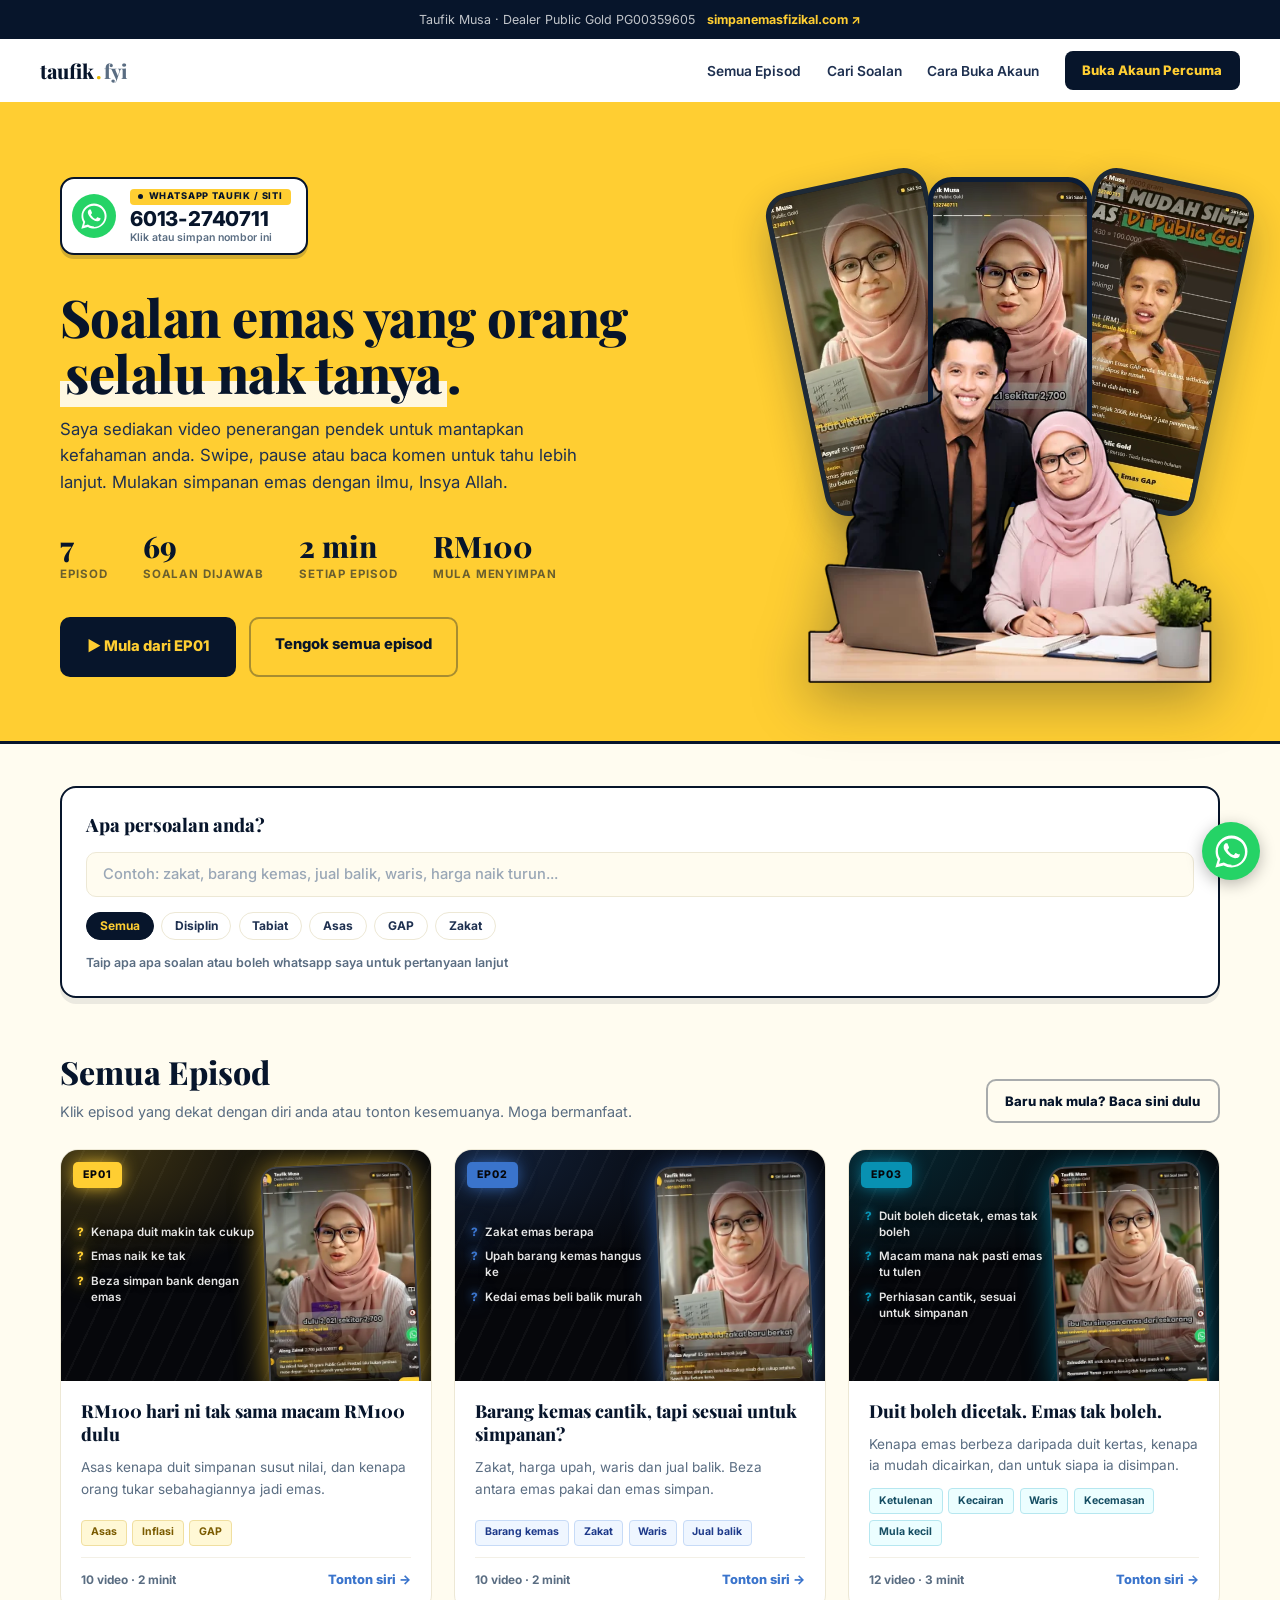
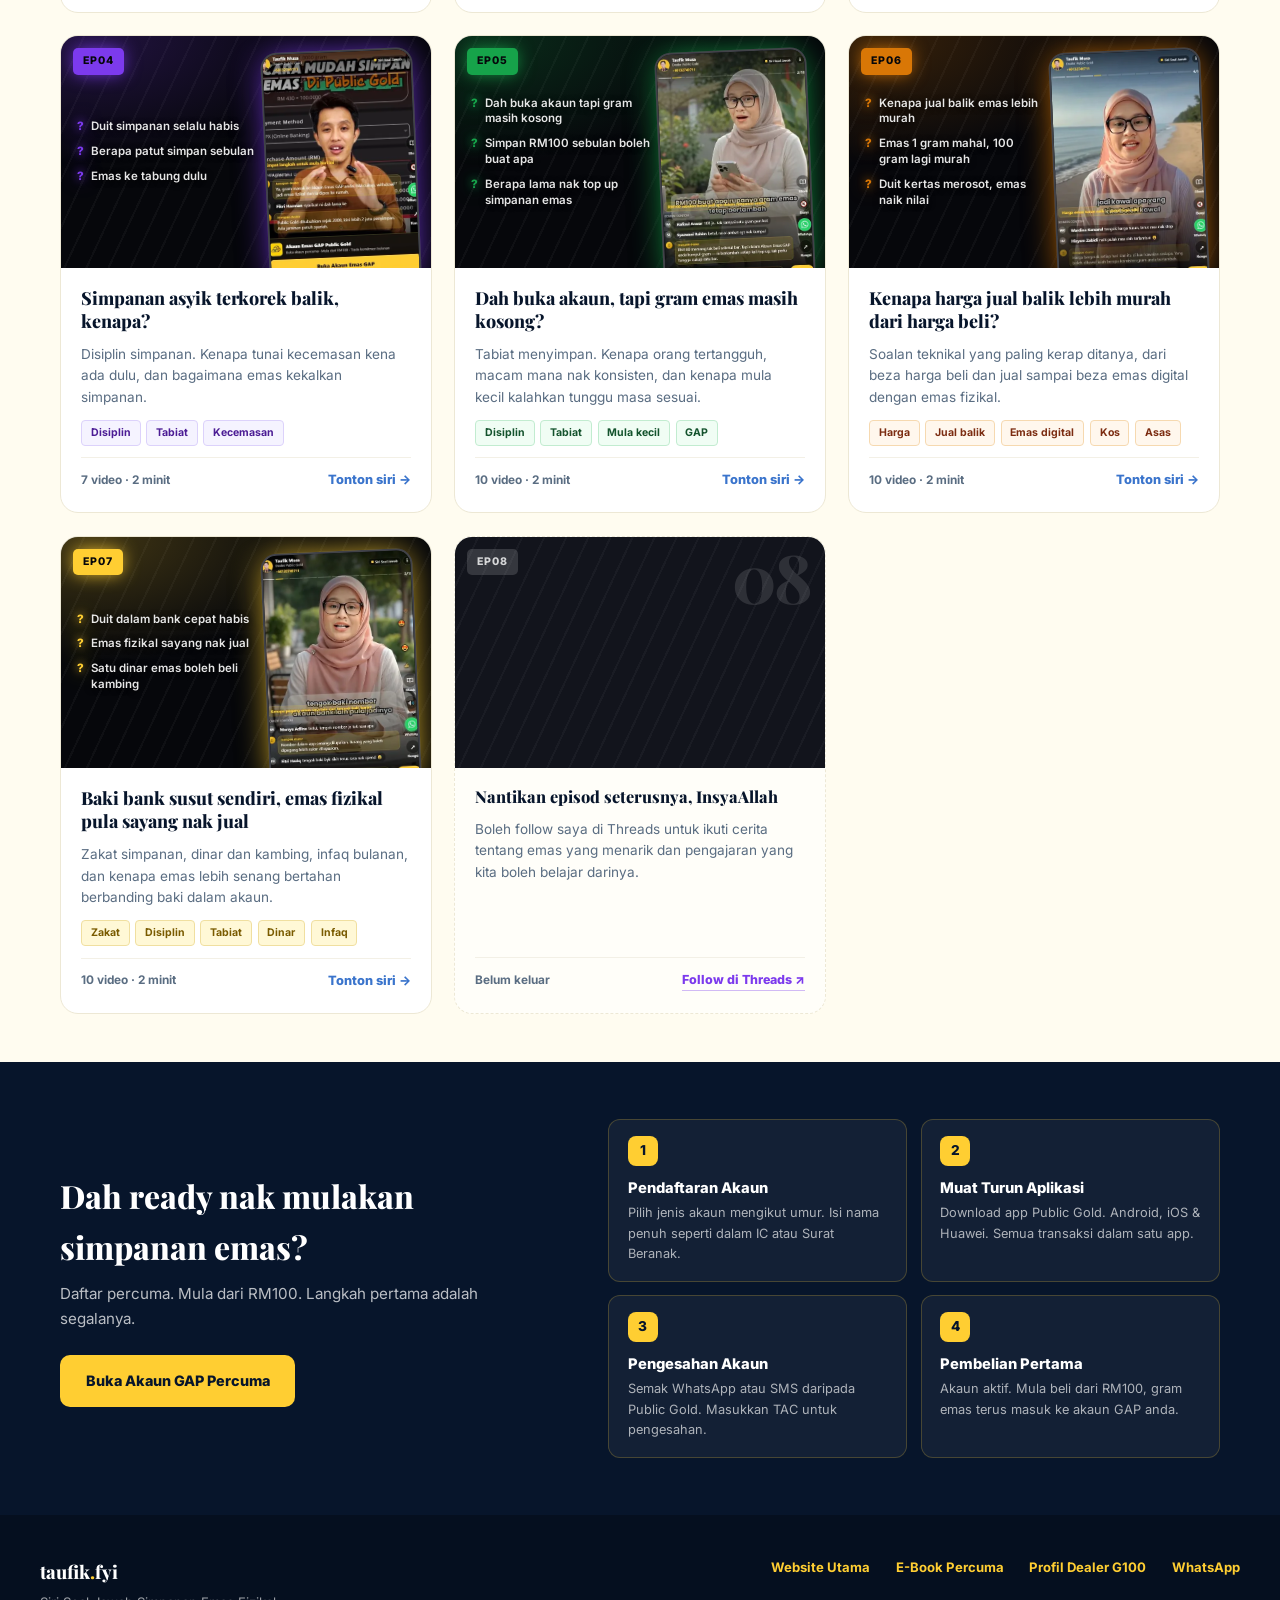
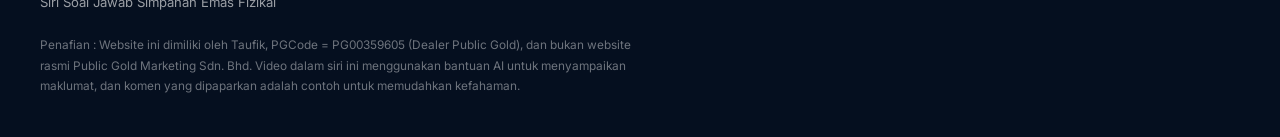
==== commit 0d3d043b: "Folder EP02-EP07 + betulkan lokasi avatar dan ikon - avatar.webp dan site-icon.png dipindah dari ep0" ====
--- a/index.html
+++ b/index.html
@@ -420,7 +420,7 @@
     ep: 2,
     title: "Barang kemas cantik, tapi sesuai untuk simpanan?",
     desc: "Zakat, harga upah, waris dan jual balik. Beza antara emas pakai dan emas simpan.",
-    url: "https://emas-ep02.taufik.fyi/",
+    url: "ep02/",
     videos: 10, mins: 2, date: "2026-07-03",
     tags: ["Barang kemas", "Zakat", "Waris", "Jual balik"],
     soalan: ["Zakat emas berapa", "Upah barang kemas hangus ke", "Kedai emas beli balik murah", "Emas untuk waris", "916 lawan 999"]
@@ -429,7 +429,7 @@
     ep: 3,
     title: "Duit boleh dicetak. Emas tak boleh.",
     desc: "Kenapa emas berbeza daripada duit kertas, kenapa ia mudah dicairkan, dan untuk siapa ia disimpan.",
-    url: "https://emas-ep03.taufik.fyi/",
+    url: "ep03/",
     videos: 12, mins: 3, date: "2026-07-24",
     tags: ["Ketulenan", "Kecairan", "Waris", "Kecemasan", "Mula kecil"],
     soalan: [
@@ -451,7 +451,7 @@
     ep: 4,
     title: "Simpanan asyik terkorek balik, kenapa?",
     desc: "Disiplin simpanan. Kenapa tunai kecemasan kena ada dulu, dan bagaimana emas kekalkan simpanan.",
-    url: "https://emas-ep04.taufik.fyi/",
+    url: "ep04/",
     videos: 7, mins: 2, date: "2026-08-14",
     tags: ["Disiplin", "Tabiat", "Kecemasan"],
     soalan: ["Duit simpanan selalu habis", "Berapa patut simpan sebulan", "Emas ke tabung dulu", "Kalau ada hutang boleh simpan tak"]
@@ -460,7 +460,7 @@
     ep: 5,
     title: "Dah buka akaun, tapi gram emas masih kosong?",
     desc: "Tabiat menyimpan. Kenapa orang tertangguh, macam mana nak konsisten, dan kenapa mula kecil kalahkan tunggu masa sesuai.",
-    url: "https://emas-ep05.taufik.fyi/",
+    url: "ep05/",
     videos: 10, mins: 2, date: "2026-08-22",
     tags: ["Disiplin", "Tabiat", "Mula kecil", "GAP"],
     soalan: [
@@ -480,7 +480,7 @@
     ep: 6,
     title: "Kenapa harga jual balik lebih murah dari harga beli?",
     desc: "Soalan teknikal yang paling kerap ditanya, dari beza harga beli dan jual sampai beza emas digital dengan emas fizikal.",
-    url: "https://emas-ep06.taufik.fyi/",
+    url: "ep06/",
     videos: 10, mins: 2, date: "2026-08-22",
     tags: ["Harga", "Jual balik", "Emas digital", "Kos", "Asas"],
     soalan: [
@@ -500,7 +500,7 @@
     ep: 7,
     title: "Baki bank susut sendiri, emas fizikal pula sayang nak jual",
     desc: "Zakat simpanan, dinar dan kambing, infaq bulanan, dan kenapa emas lebih senang bertahan berbanding baki dalam akaun.",
-    url: "https://emas-ep07.taufik.fyi/",
+    url: "ep07/",
     videos: 10, mins: 2, date: "2026-08-25",
     tags: ["Zakat", "Disiplin", "Tabiat", "Dinar", "Infaq"],
     soalan: [
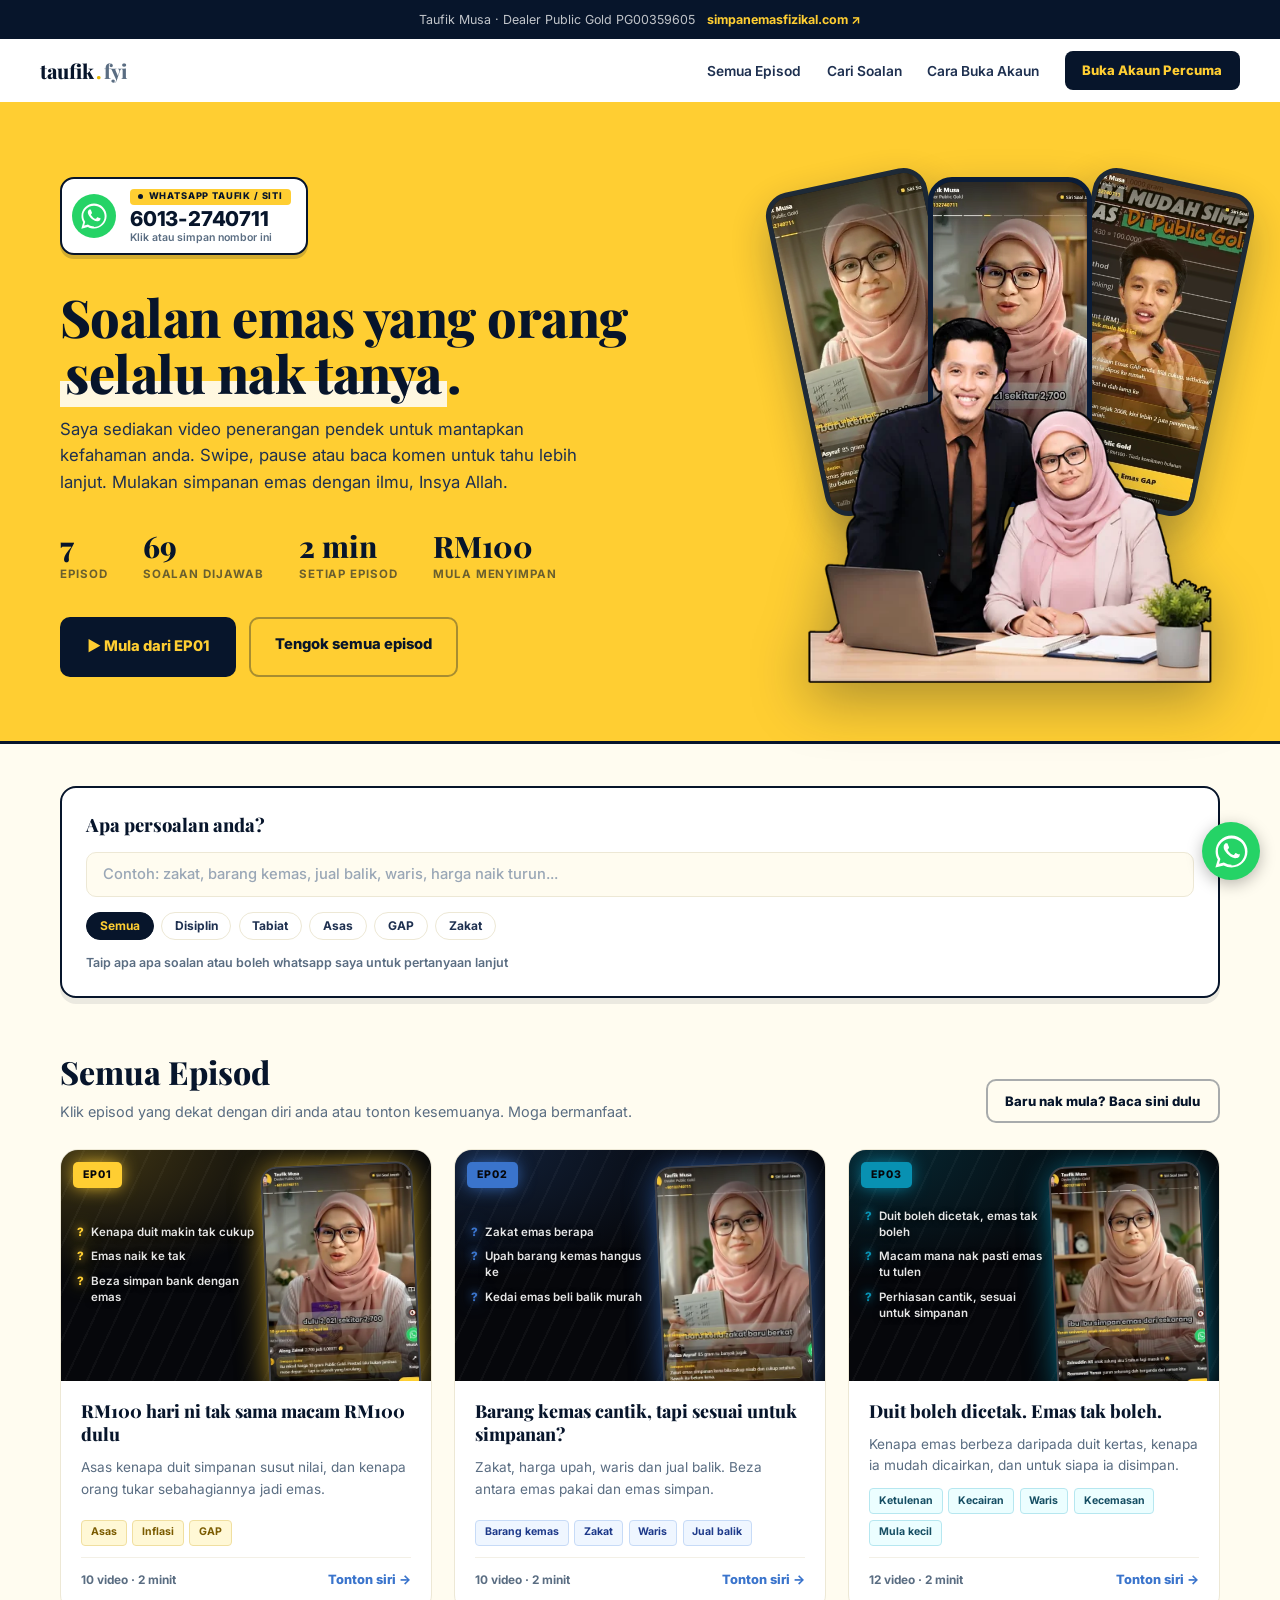
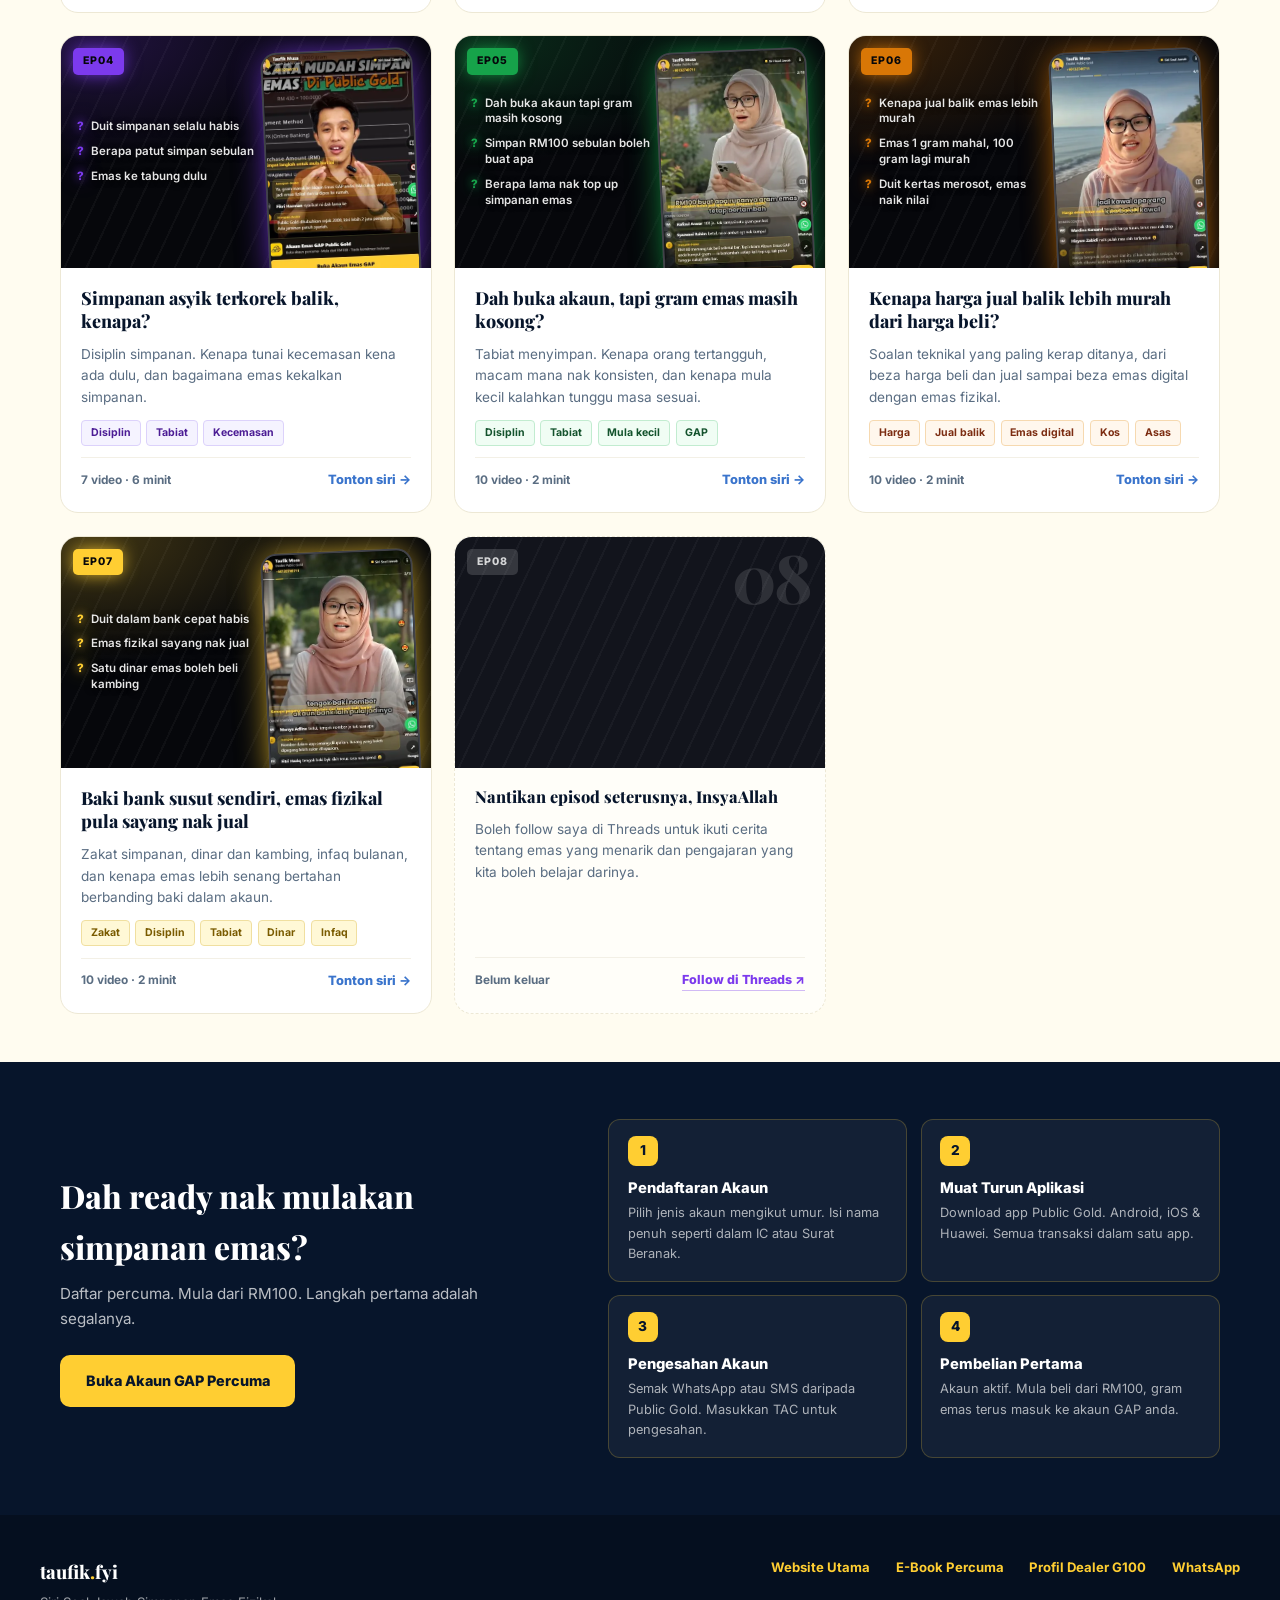
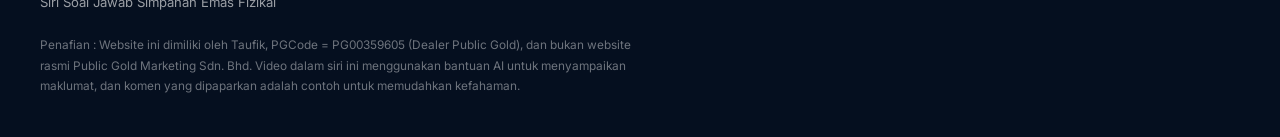
==== commit 037b33f2: "EP04: pindah q1-q3 ke videos/, betulkan tempoh EP03 dan EP04 q1-q3 EP04 terupload di luar folder vid" ====
--- a/index.html
+++ b/index.html
@@ -430,7 +430,7 @@
     title: "Duit boleh dicetak. Emas tak boleh.",
     desc: "Kenapa emas berbeza daripada duit kertas, kenapa ia mudah dicairkan, dan untuk siapa ia disimpan.",
     url: "ep03/",
-    videos: 12, mins: 3, date: "2026-07-24",
+    videos: 12, mins: 2, date: "2026-07-24",
     tags: ["Ketulenan", "Kecairan", "Waris", "Kecemasan", "Mula kecil"],
     soalan: [
       "Duit boleh dicetak, emas tak boleh",
@@ -452,7 +452,7 @@
     title: "Simpanan asyik terkorek balik, kenapa?",
     desc: "Disiplin simpanan. Kenapa tunai kecemasan kena ada dulu, dan bagaimana emas kekalkan simpanan.",
     url: "ep04/",
-    videos: 7, mins: 2, date: "2026-08-14",
+    videos: 7, mins: 6, date: "2026-08-14",
     tags: ["Disiplin", "Tabiat", "Kecemasan"],
     soalan: ["Duit simpanan selalu habis", "Berapa patut simpan sebulan", "Emas ke tabung dulu", "Kalau ada hutang boleh simpan tak"]
   },
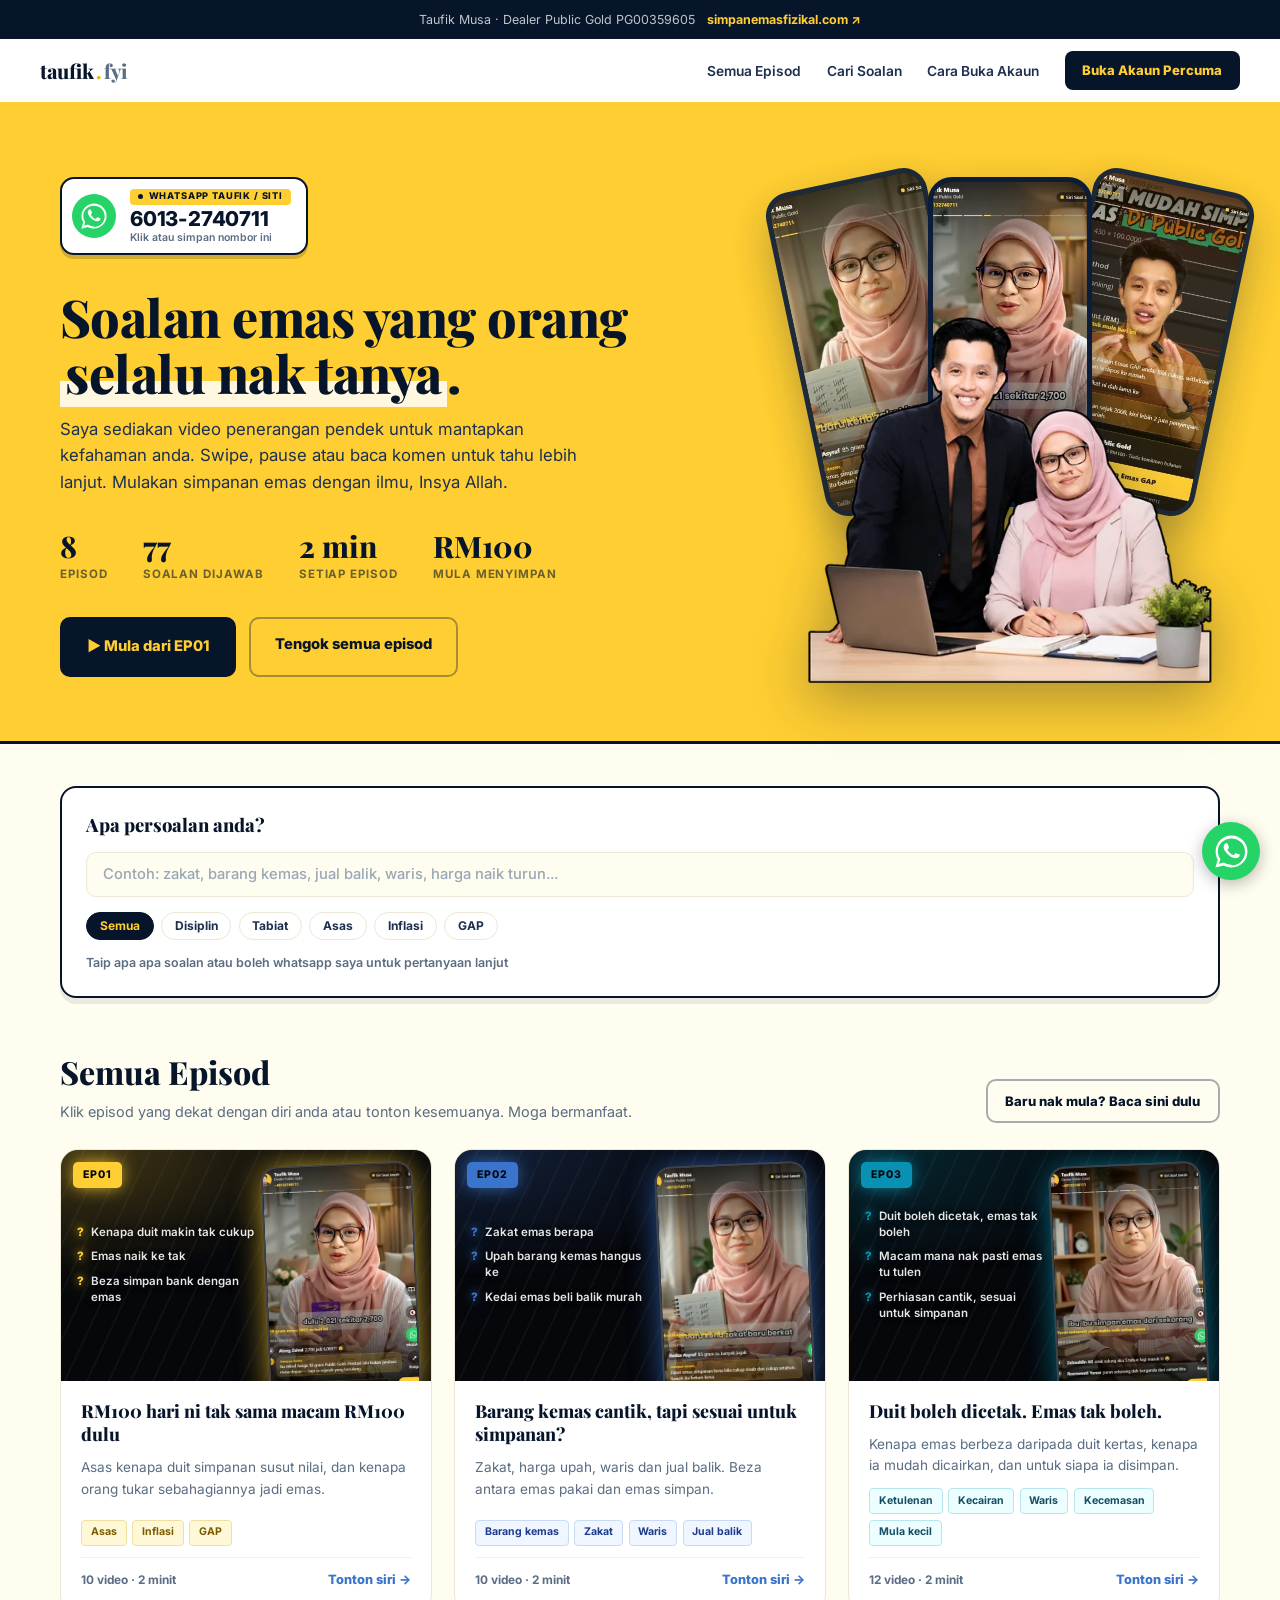
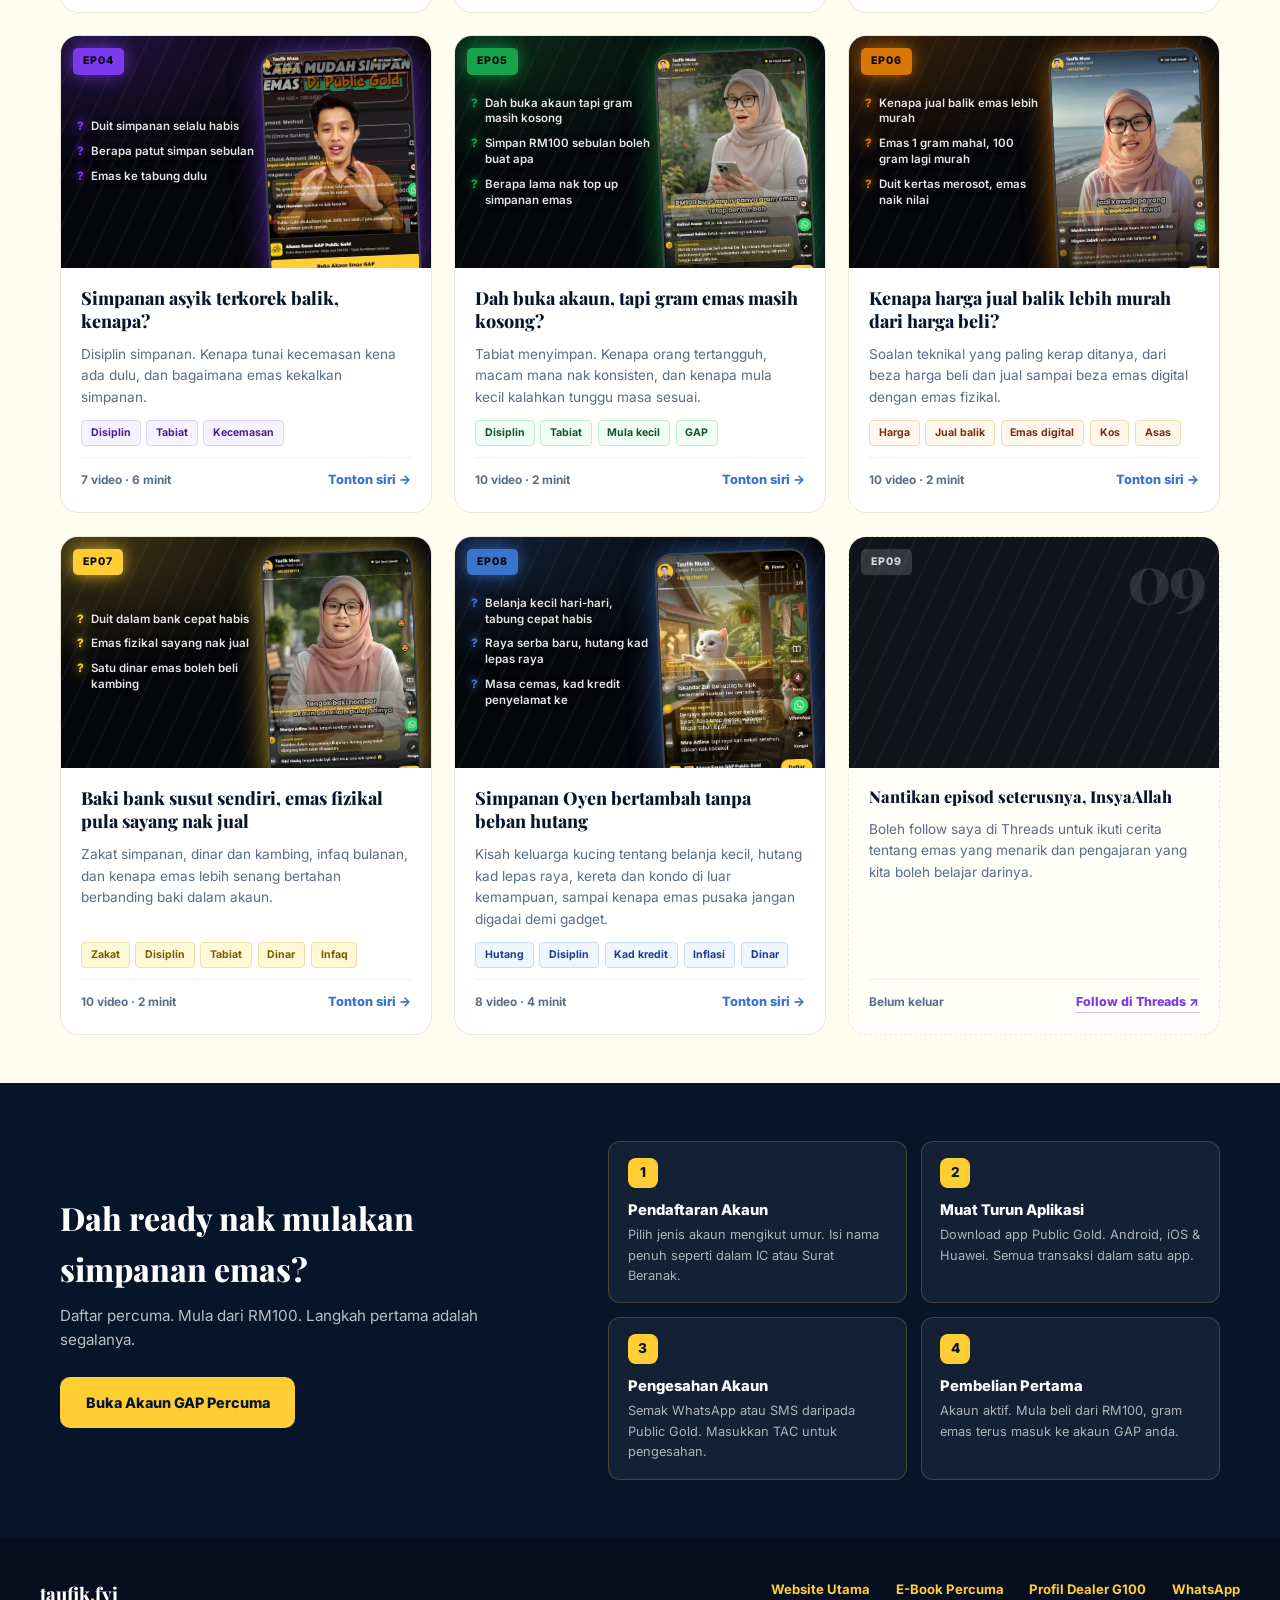
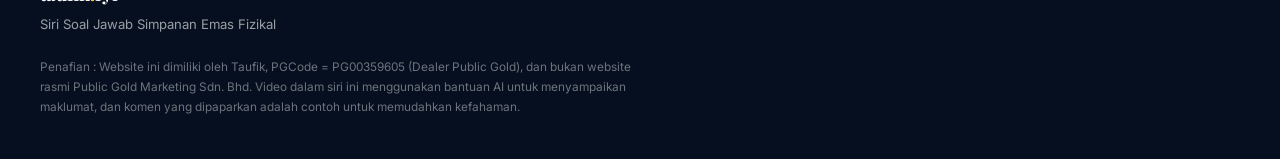
==== commit 272c0725: "EP08: Simpanan Oyen bertambah tanpa beban hutang - 8 video dinamakan semula q1-q8 dan diencode semul" ====
--- a/index.html
+++ b/index.html
@@ -515,12 +515,30 @@
       "Asingkan duit infaq setiap bulan",
       "Simpan dulu baru belanja"
     ]
+  },
+  {
+    ep: 8,
+    title: "Simpanan Oyen bertambah tanpa beban hutang",
+    desc: "Kisah keluarga kucing tentang belanja kecil, hutang kad lepas raya, kereta dan kondo di luar kemampuan, sampai kenapa emas pusaka jangan digadai demi gadget.",
+    url: "ep08/",
+    videos: 8, mins: 4, date: "2026-10-06",
+    tags: ["Hutang", "Disiplin", "Kad kredit", "Inflasi", "Dinar"],
+    soalan: [
+      "Belanja kecil hari-hari, tabung cepat habis",
+      "Raya serba baru, hutang kad lepas raya",
+      "Masa cemas, kad kredit penyelamat ke",
+      "Gaji RM2,000 idam kereta ansuran RM3,000",
+      "Kondo mewah tapi makan mi segera",
+      "Gadai emas pusaka demi telefon baru",
+      "Kerja lebih masa, baki tetap kosong",
+      "1 Dinar emas dulu seekor kambing"
+    ]
   }
 ];
 
 /* Kad "akan datang". Set null kalau tak nak papar. */
 const NEXT_EP = {
-  ep: 8,
+  ep: 9,
   title: "Nantikan episod seterusnya, InsyaAllah",
   desc: "Boleh follow saya di Threads untuk ikuti cerita tentang emas yang menarik dan pengajaran yang kita boleh belajar darinya.",
   linkUrl: "https://www.threads.com/@taufik.pg?igshid=NTc4MTIwNjQ2YQ==",
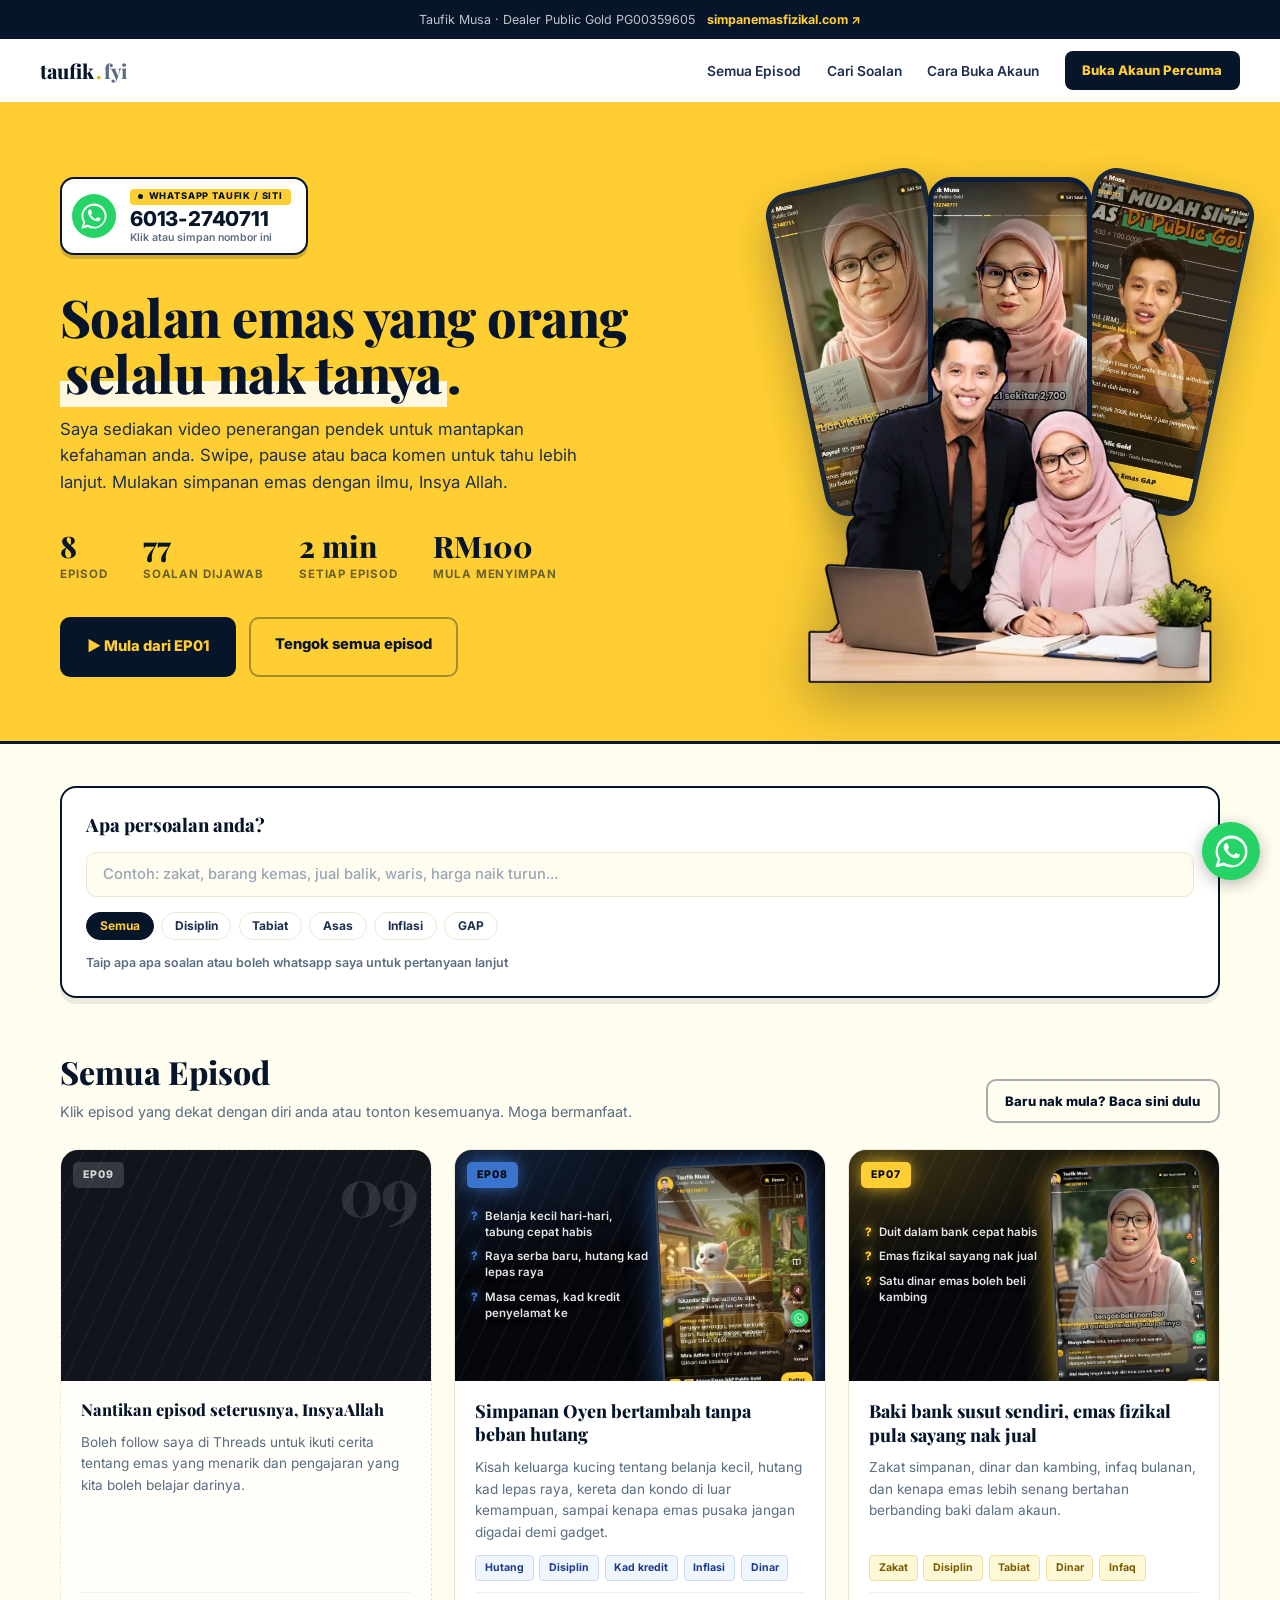
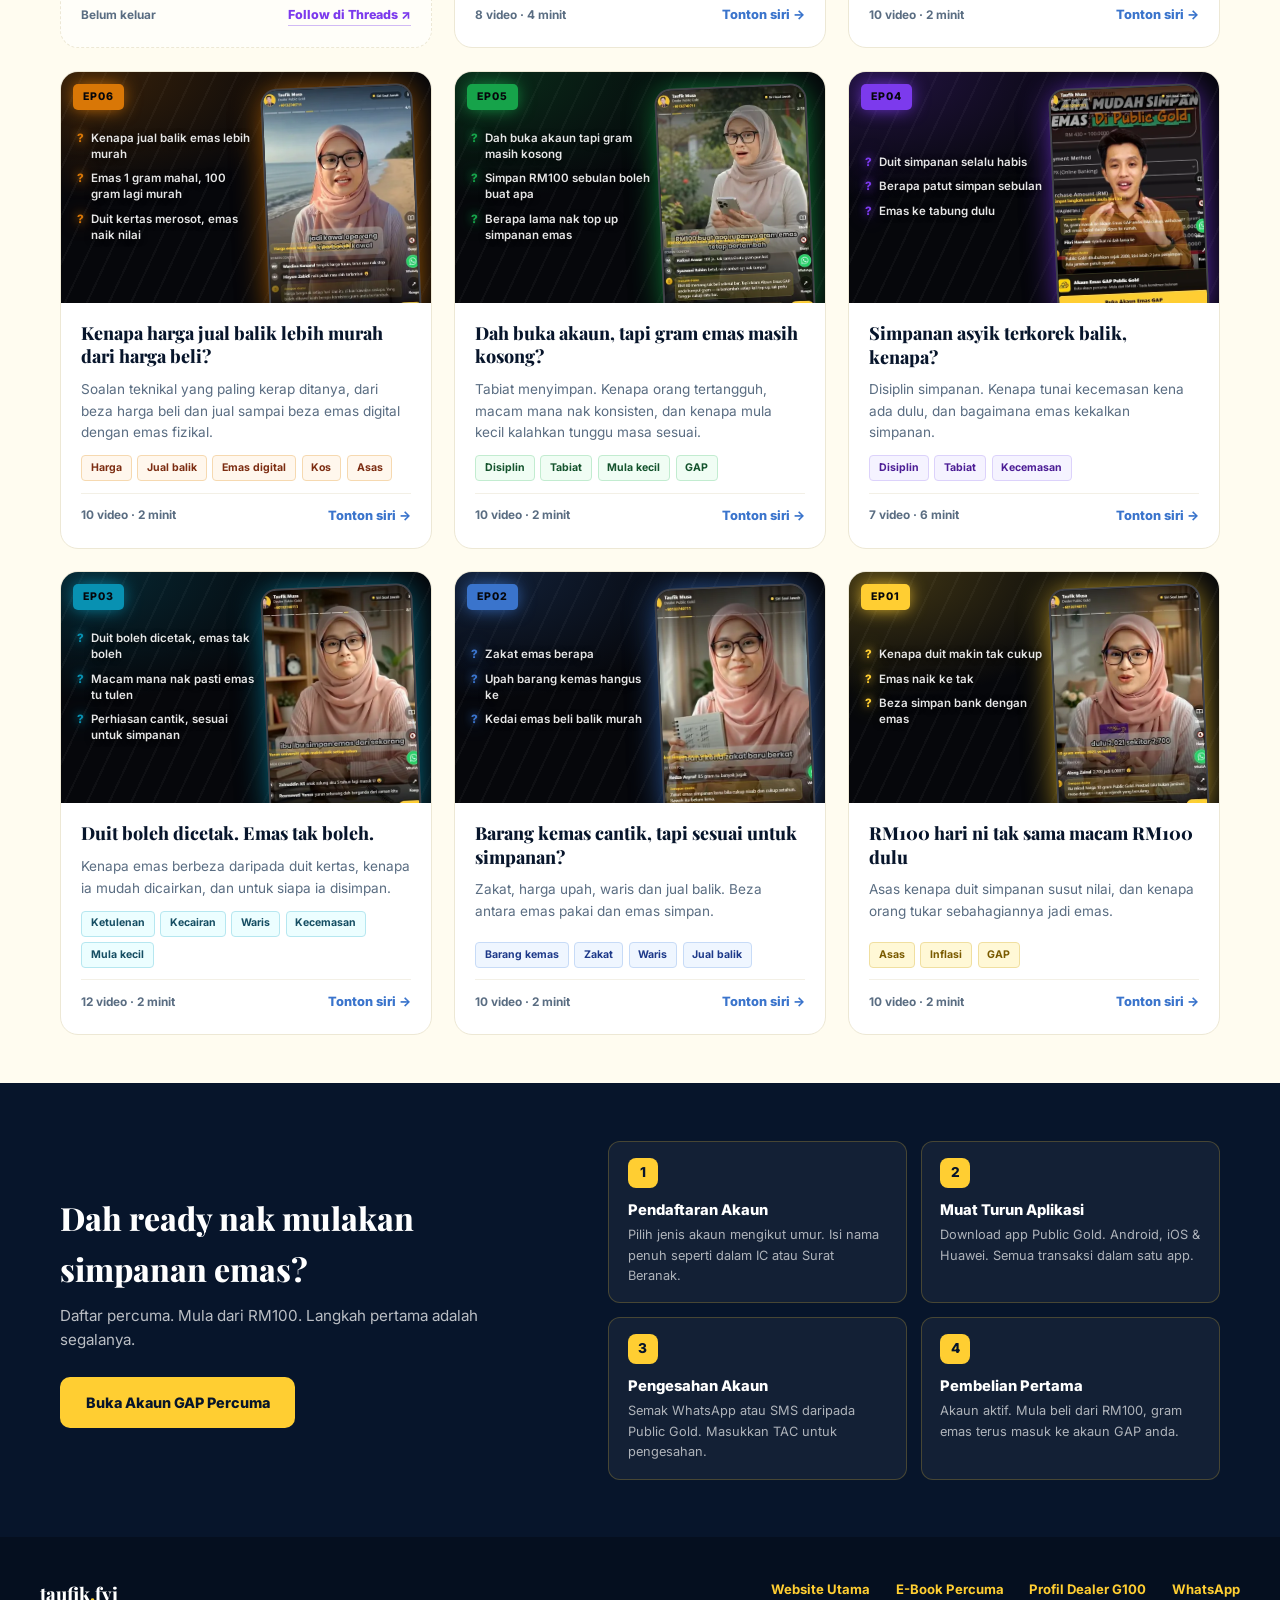
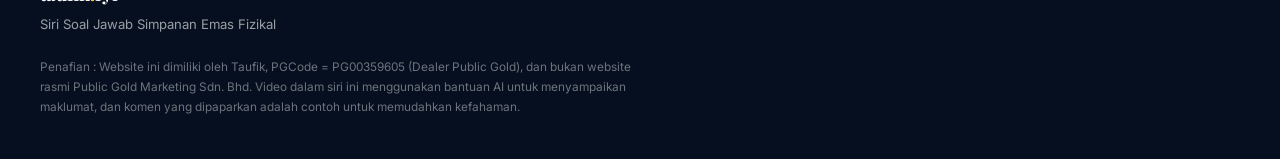
==== commit 4a1c0673: "Main page: susun kad episod terbaru di atas Kad akan datang paling atas, diikuti EP terbaru, EP01 pa" ====
--- a/index.html
+++ b/index.html
@@ -627,7 +627,10 @@
 /* ---------- render kad ---------- */
 function render(){
   const term = qEl.value.trim();
-  const list = EPISODES.filter(e => matches(e, term) && (!activeTag || e.tags.includes(activeTag)));
+  /* Papar EP terbaru dulu. EPISODES kekal tersusun EP01 ke atas sebab
+     butang "Mula dari EP01" / "Sambung ke EPxx" bergantung pada susunan tu. */
+  const list = EPISODES.filter(e => matches(e, term) && (!activeTag || e.tags.includes(activeTag)))
+                       .sort((a,b) => b.ep - a.ep);
   const grid = document.getElementById('grid');
   const hit  = document.getElementById('hitline');
 
@@ -673,7 +676,9 @@
     html = `<div class="empty">Tiada episod sepadan dengan carian tersebut.<br>Tanya terus di WhatsApp, soalan anda mungkin jadi EP seterusnya.</div>`;
   } else if(!term && !activeTag && NEXT_EP){
     const n = String(NEXT_EP.ep).padStart(2,'0');
-    html += `
+    /* Kad akan datang duduk paling atas, sebelum EP terbaru, supaya
+       susunan kekal kronologi dan EP01 sentiasa paling bawah. */
+    html = `
     <div class="card soon">
       <div class="poster"><span class="ep-badge">EP${n}</span><span class="poster-num">${n}</span></div>
       <div class="card-body">
@@ -684,7 +689,7 @@
           <a class="soon-link" href="${NEXT_EP.linkUrl}" target="_blank" rel="noopener">${NEXT_EP.linkLabel} &#8599;</a>
         </div>
       </div>
-    </div>`;
+    </div>` + html;
   }
   grid.innerHTML = html;
 }
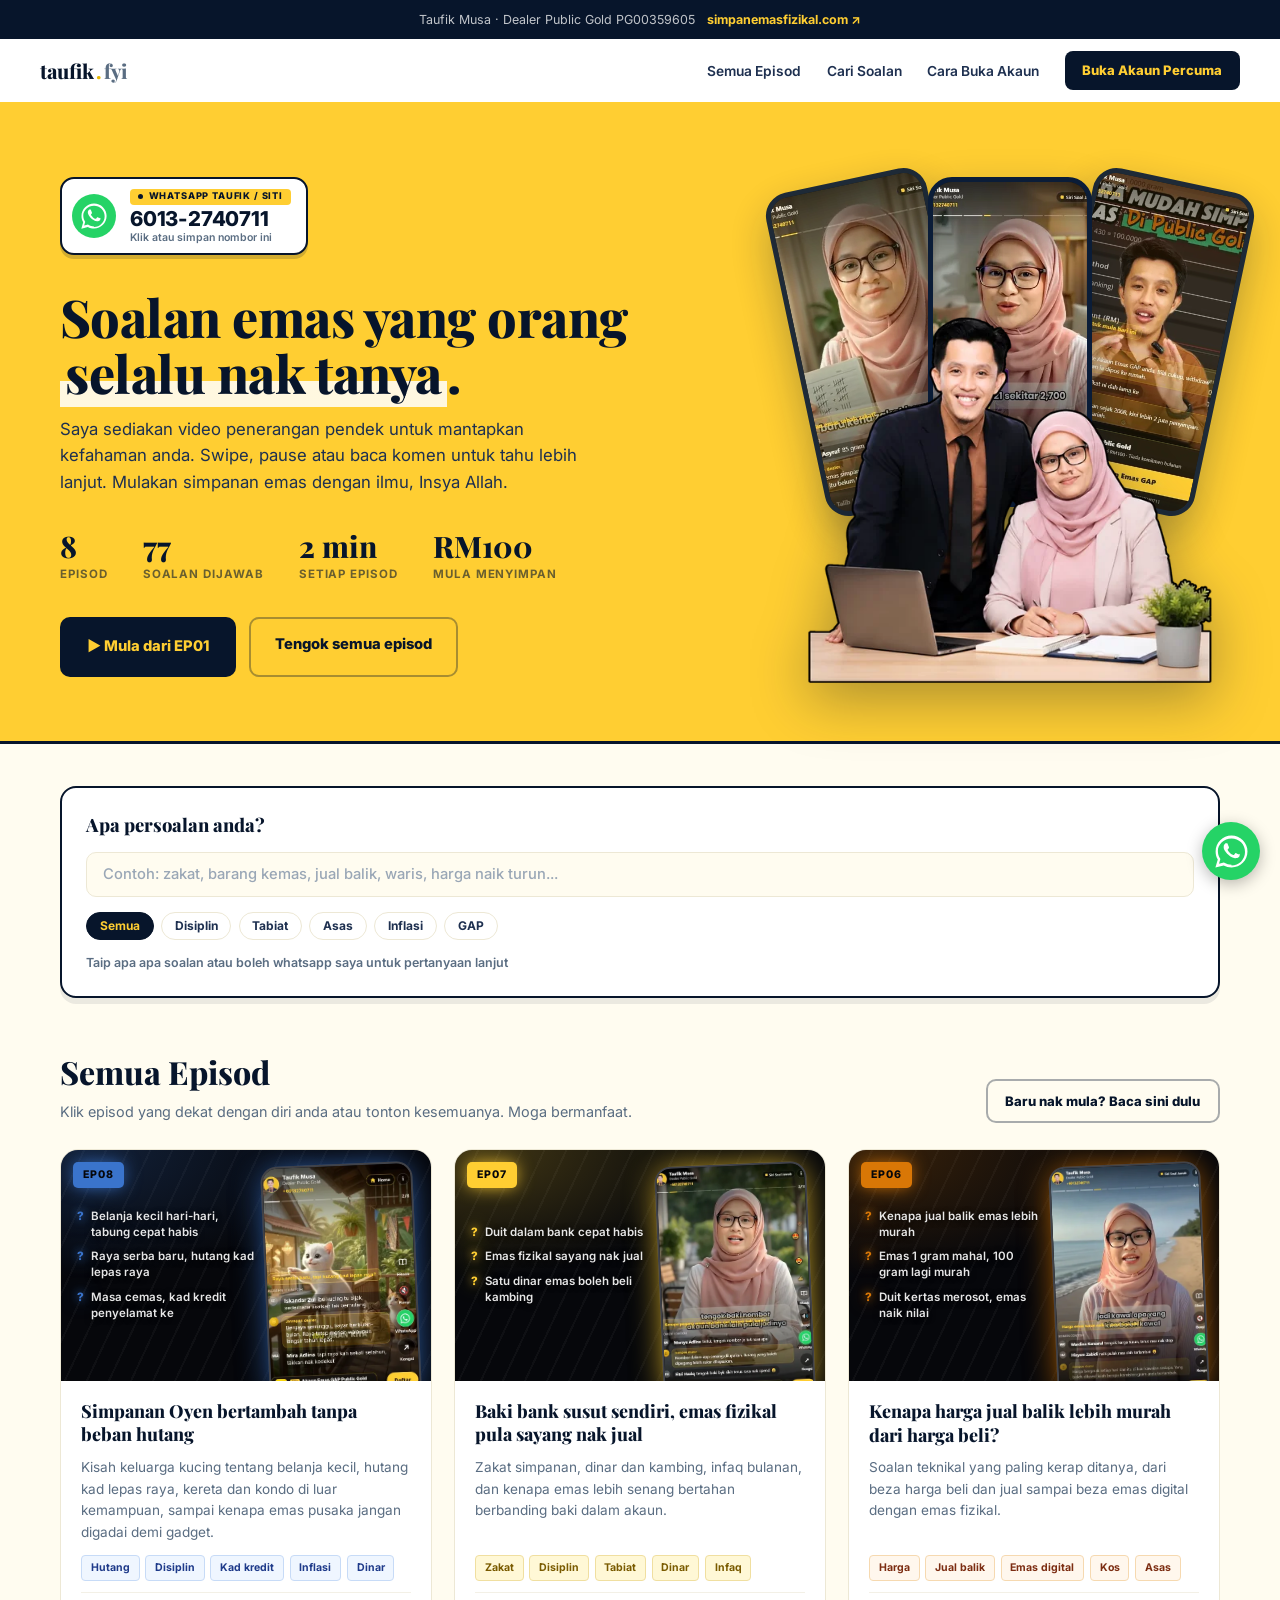
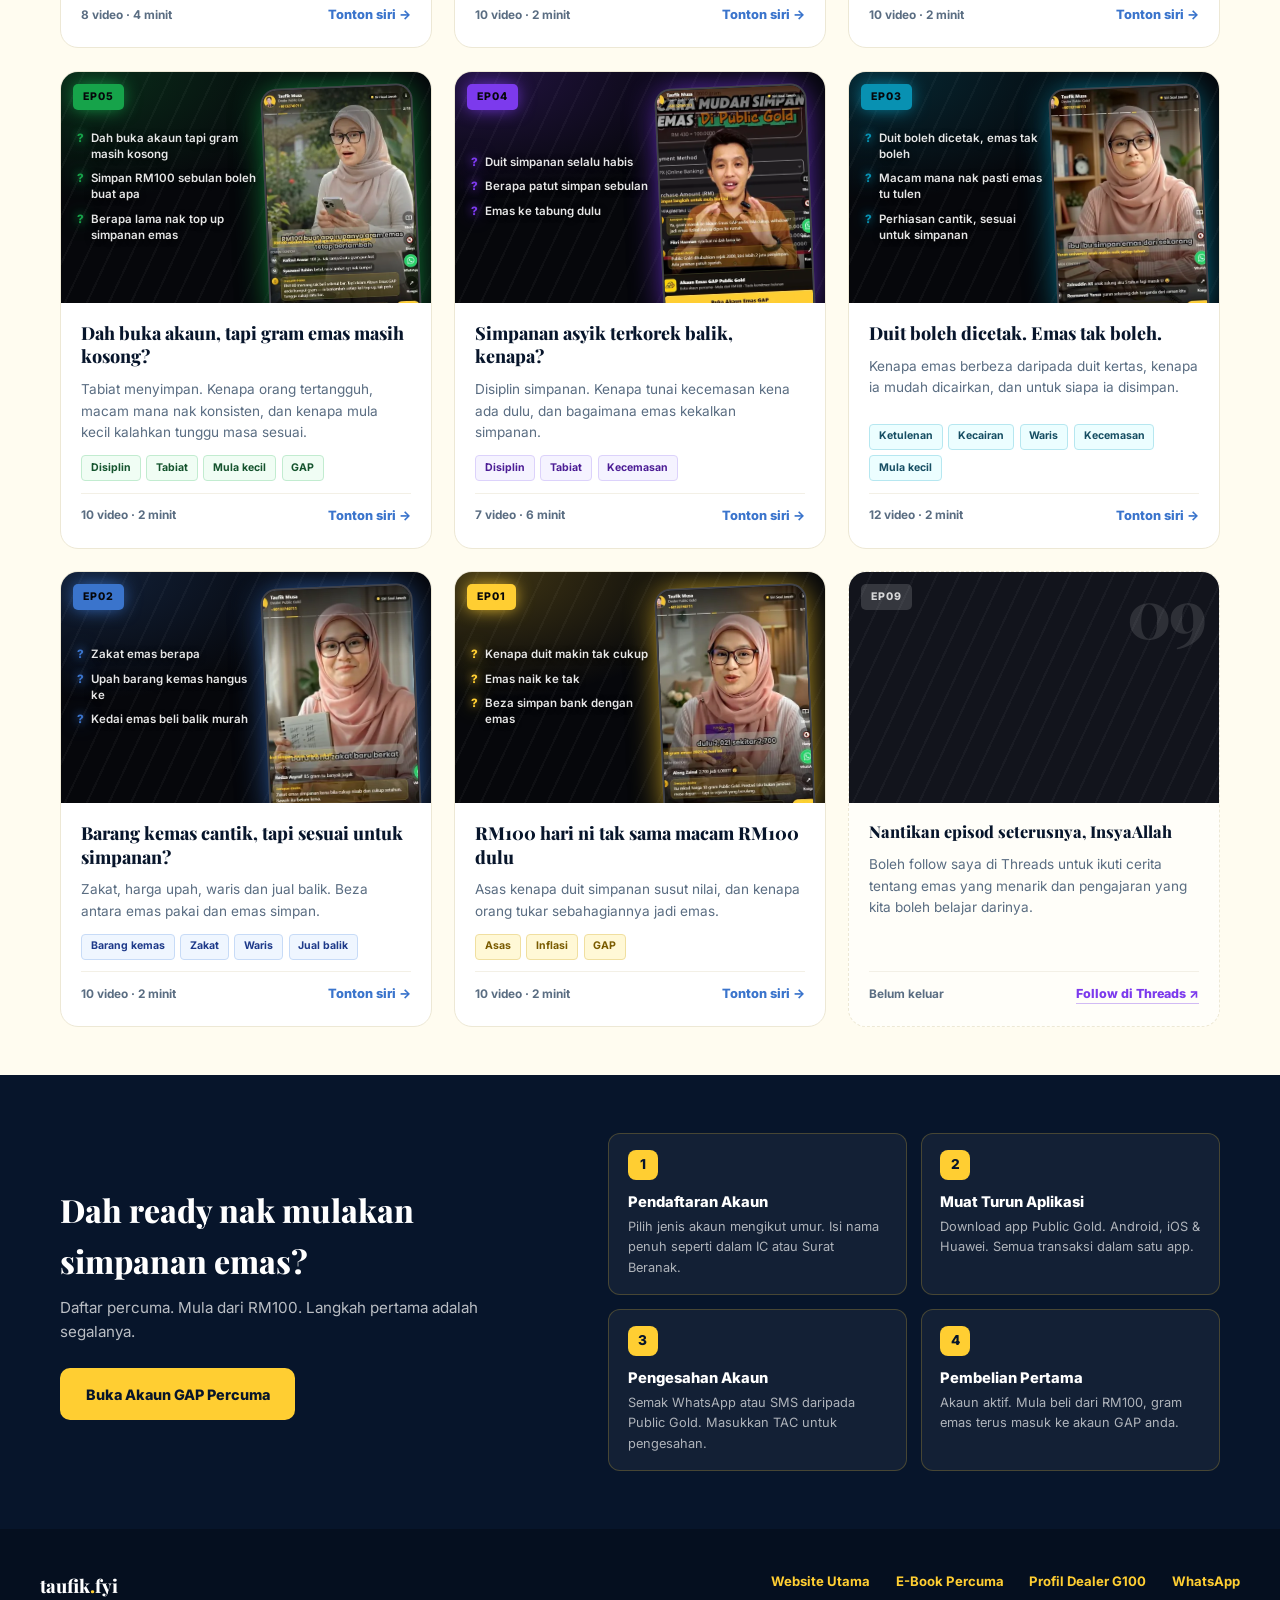
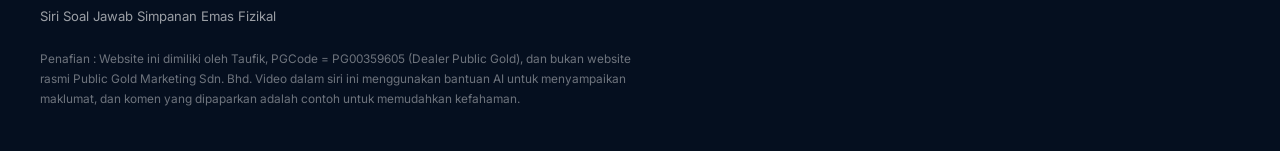
==== commit c14b88e3: "Main page: kad akan datang pindah ke paling bawah EP terbaru kini kad pertama yang dilihat, terutama" ====
--- a/index.html
+++ b/index.html
@@ -676,9 +676,9 @@
     html = `<div class="empty">Tiada episod sepadan dengan carian tersebut.<br>Tanya terus di WhatsApp, soalan anda mungkin jadi EP seterusnya.</div>`;
   } else if(!term && !activeTag && NEXT_EP){
     const n = String(NEXT_EP.ep).padStart(2,'0');
-    /* Kad akan datang duduk paling atas, sebelum EP terbaru, supaya
-       susunan kekal kronologi dan EP01 sentiasa paling bawah. */
-    html = `
+    /* Kad akan datang duduk paling bawah supaya EP terbaru sentiasa
+       jadi kad pertama yang orang nampak. */
+    html += `
     <div class="card soon">
       <div class="poster"><span class="ep-badge">EP${n}</span><span class="poster-num">${n}</span></div>
       <div class="card-body">
@@ -689,7 +689,7 @@
           <a class="soon-link" href="${NEXT_EP.linkUrl}" target="_blank" rel="noopener">${NEXT_EP.linkLabel} &#8599;</a>
         </div>
       </div>
-    </div>` + html;
+    </div>`;
   }
   grid.innerHTML = html;
 }
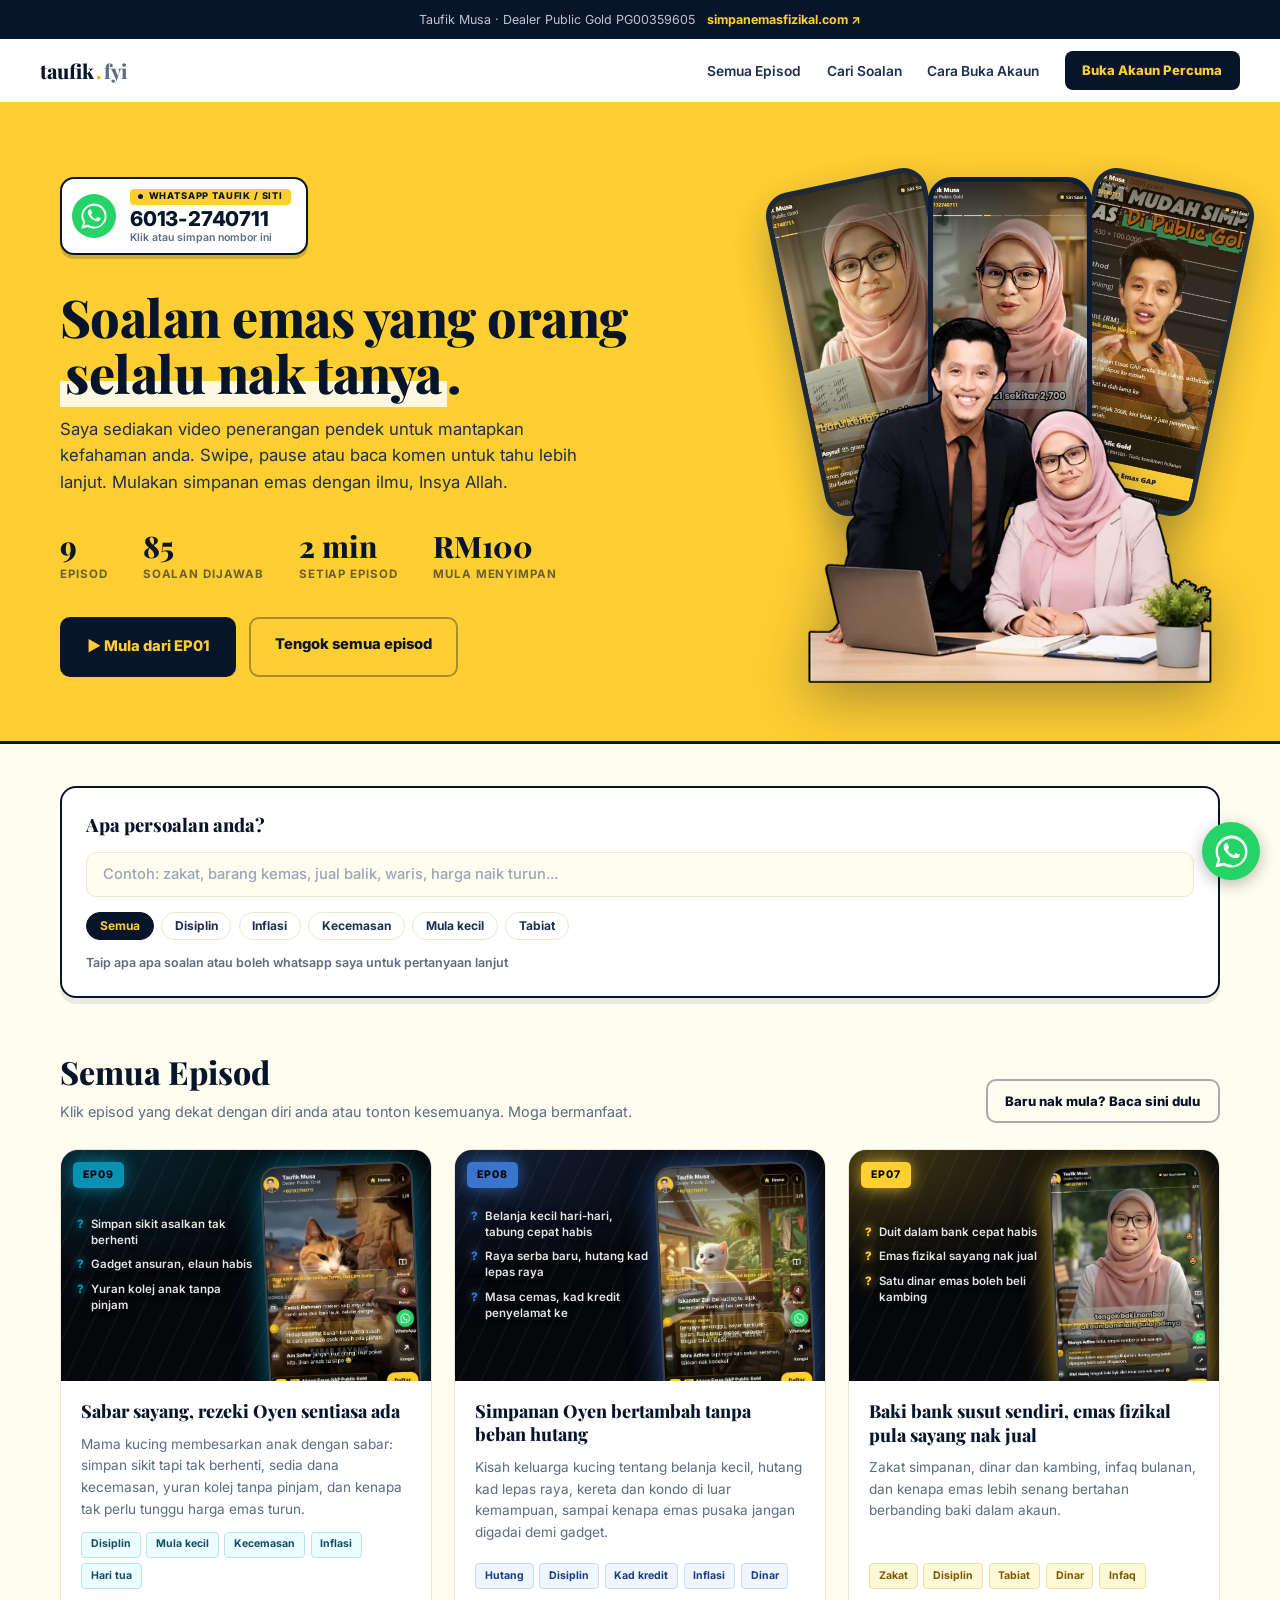
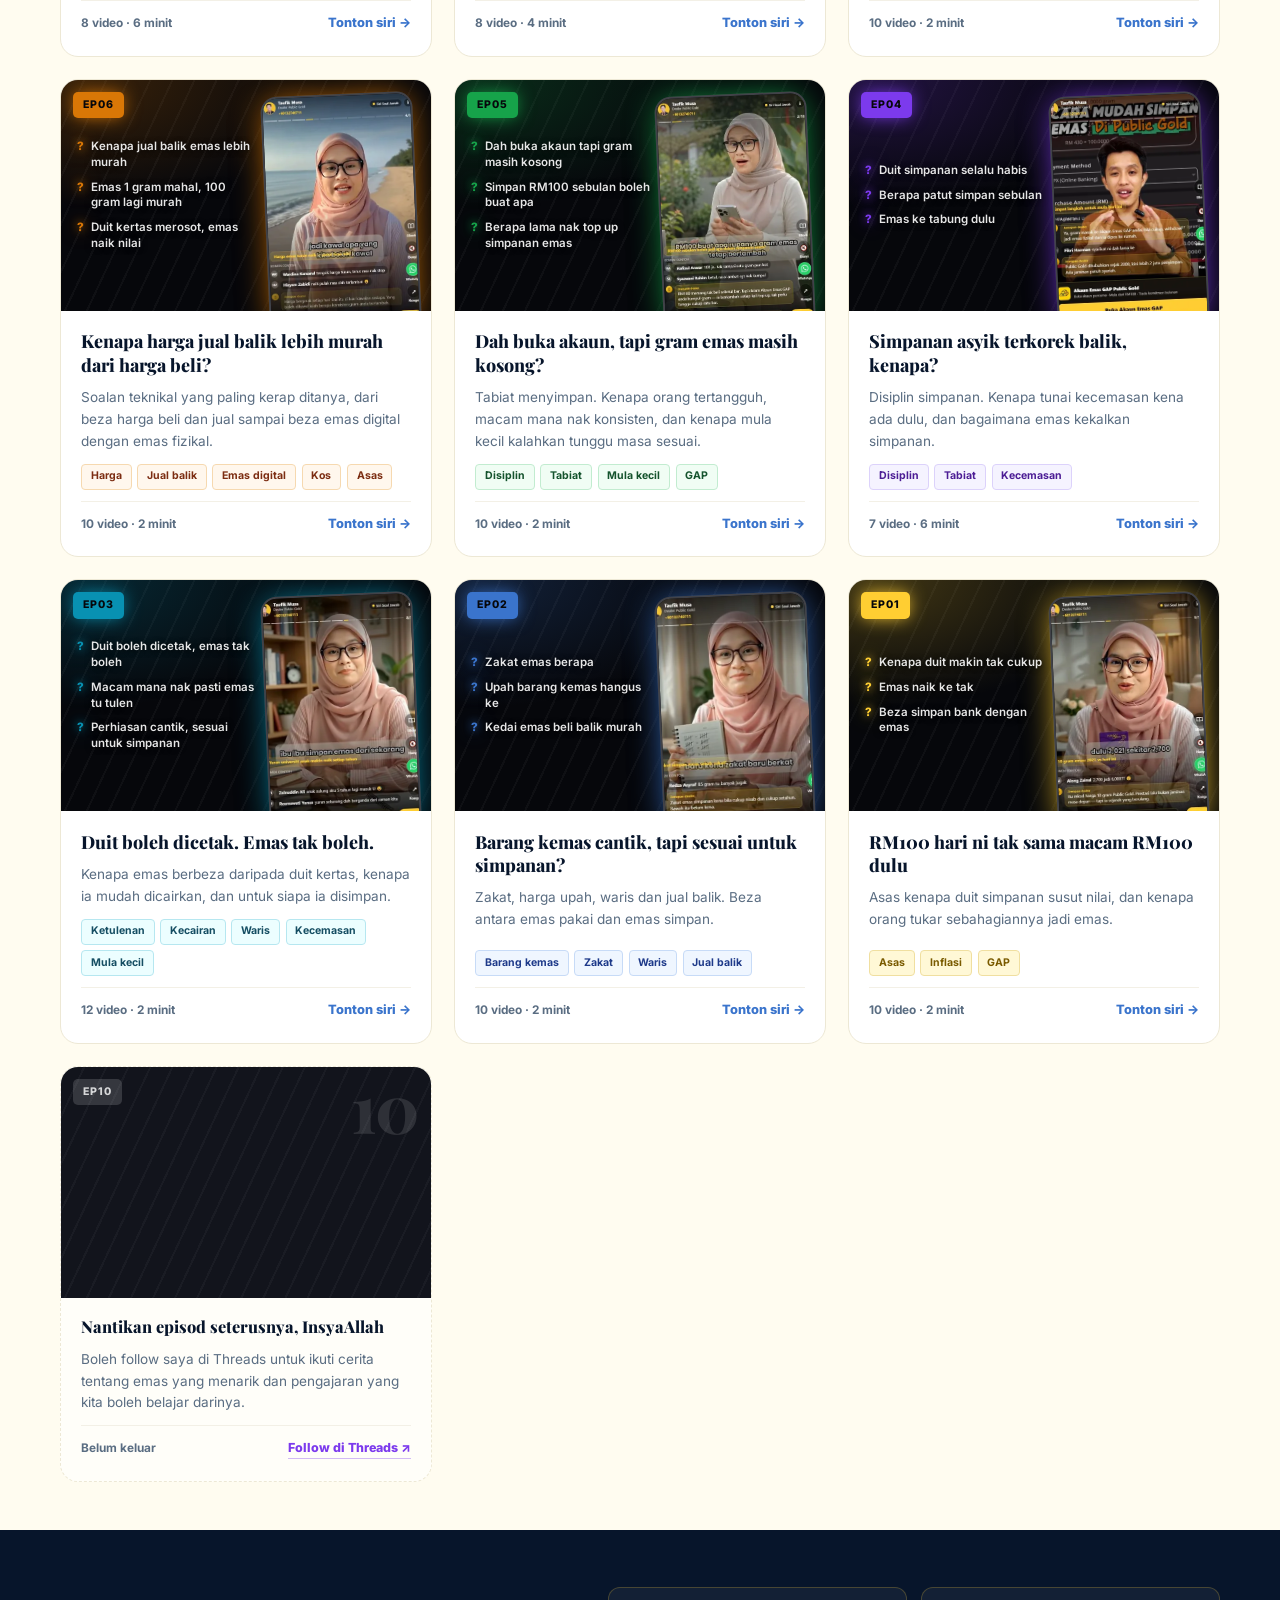
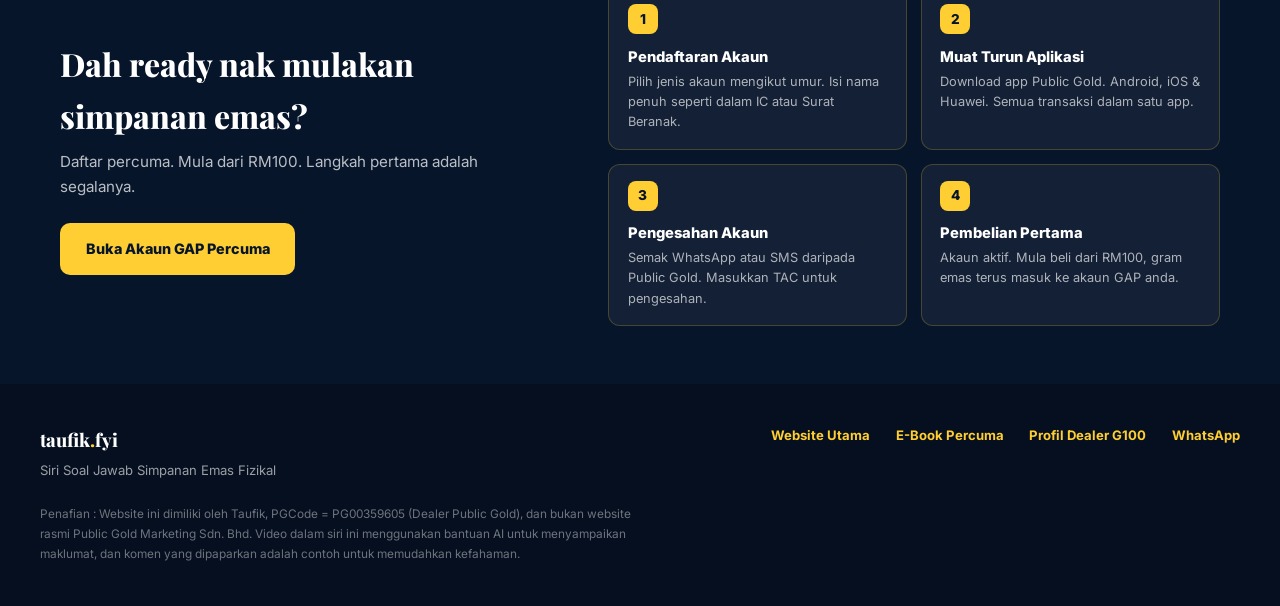
==== commit 8a4e3f41: "EP09: Sabar sayang, rezeki Oyen sentiasa ada - 8 video diencode semula dengan faststart (97MB jadi 5" ====
--- a/index.html
+++ b/index.html
@@ -533,12 +533,30 @@
       "Kerja lebih masa, baki tetap kosong",
       "1 Dinar emas dulu seekor kambing"
     ]
+  },
+  {
+    ep: 9,
+    title: "Sabar sayang, rezeki Oyen sentiasa ada",
+    desc: "Mama kucing membesarkan anak dengan sabar: simpan sikit tapi tak berhenti, sedia dana kecemasan, yuran kolej tanpa pinjam, dan kenapa tak perlu tunggu harga emas turun.",
+    url: "ep09/",
+    videos: 8, mins: 6, date: "2026-10-06",
+    tags: ["Disiplin", "Mula kecil", "Kecemasan", "Inflasi", "Hari tua"],
+    soalan: [
+      "Simpan sikit asalkan tak berhenti",
+      "Gadget ansuran, elaun habis",
+      "Yuran kolej anak tanpa pinjam",
+      "Banjir datang, duit kertas hancur",
+      "Ikan makin mahal, duit tak cukup",
+      "Syarikat tutup, simpanan 6 bulan",
+      "Tunggu harga emas turun dulu",
+      "Hari tua nak harap siapa"
+    ]
   }
 ];
 
 /* Kad "akan datang". Set null kalau tak nak papar. */
 const NEXT_EP = {
-  ep: 9,
+  ep: 10,
   title: "Nantikan episod seterusnya, InsyaAllah",
   desc: "Boleh follow saya di Threads untuk ikuti cerita tentang emas yang menarik dan pengajaran yang kita boleh belajar darinya.",
   linkUrl: "https://www.threads.com/@taufik.pg?igshid=NTc4MTIwNjQ2YQ==",
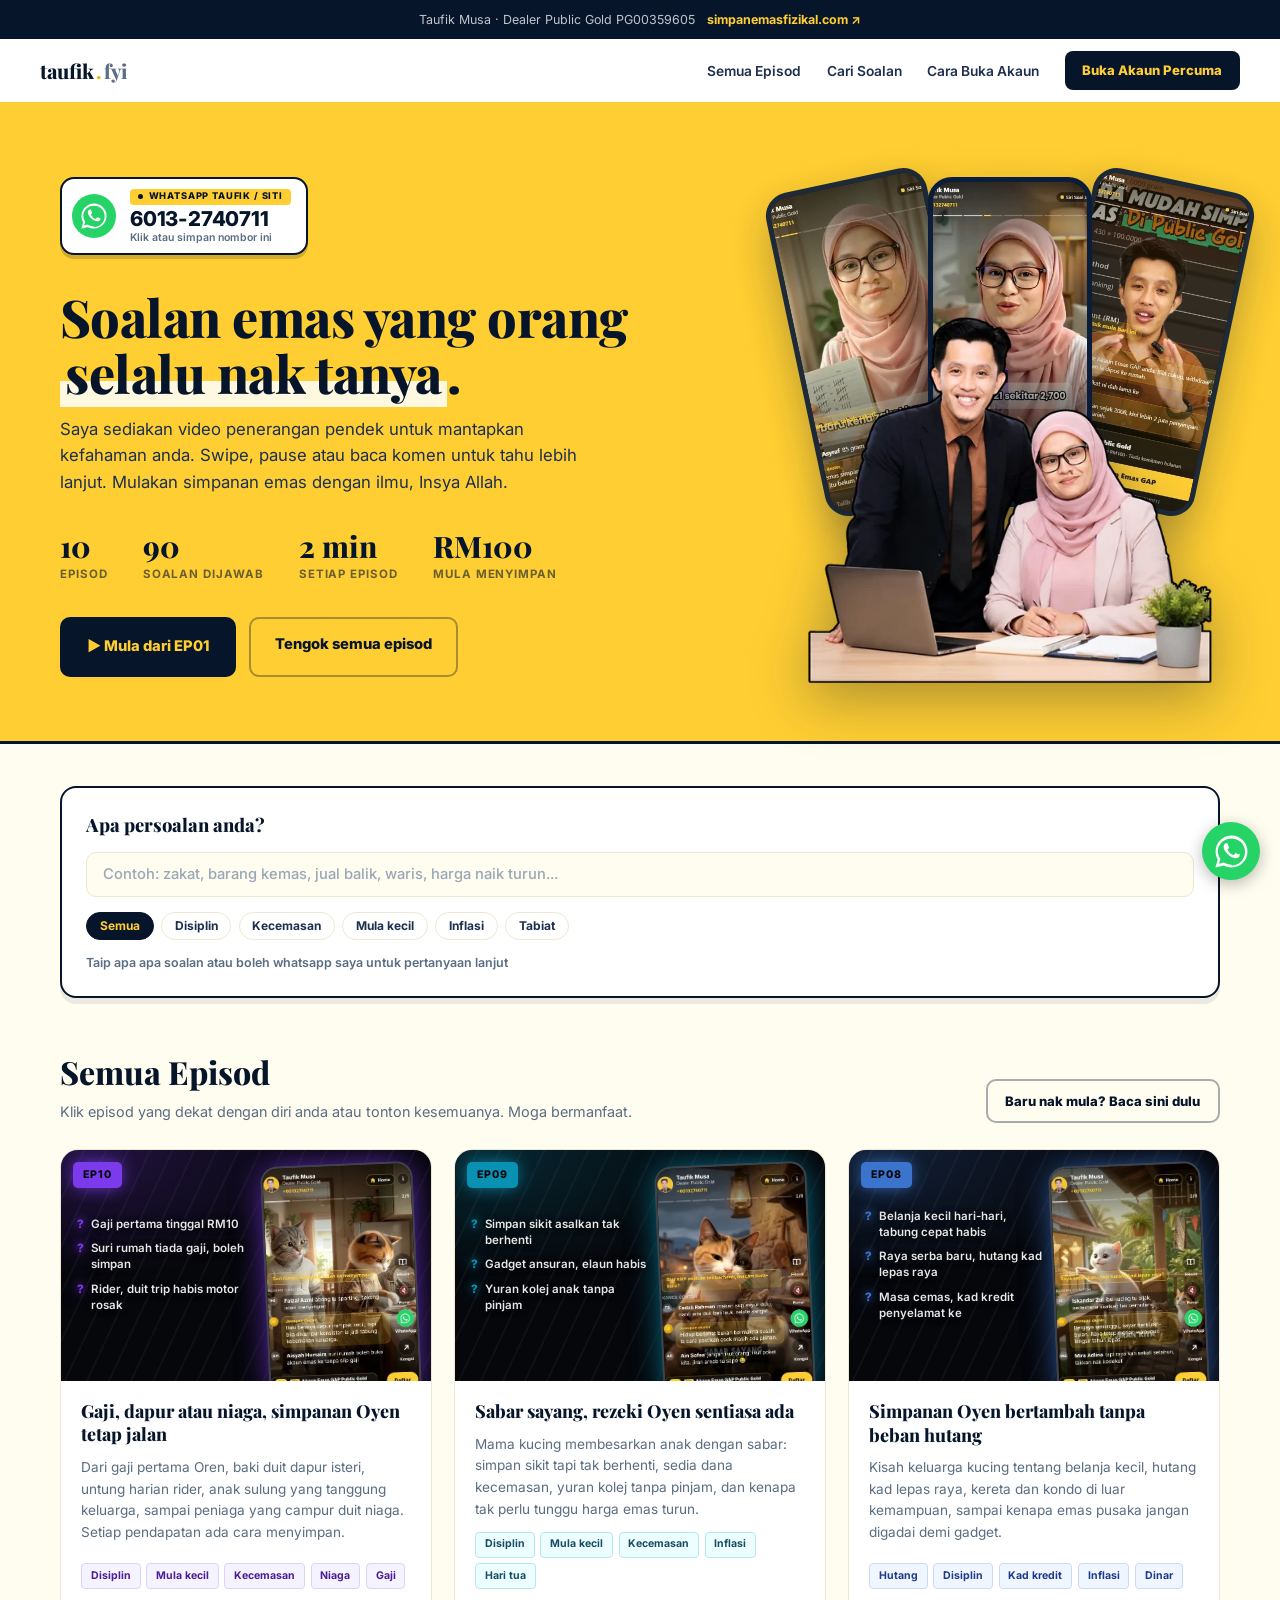
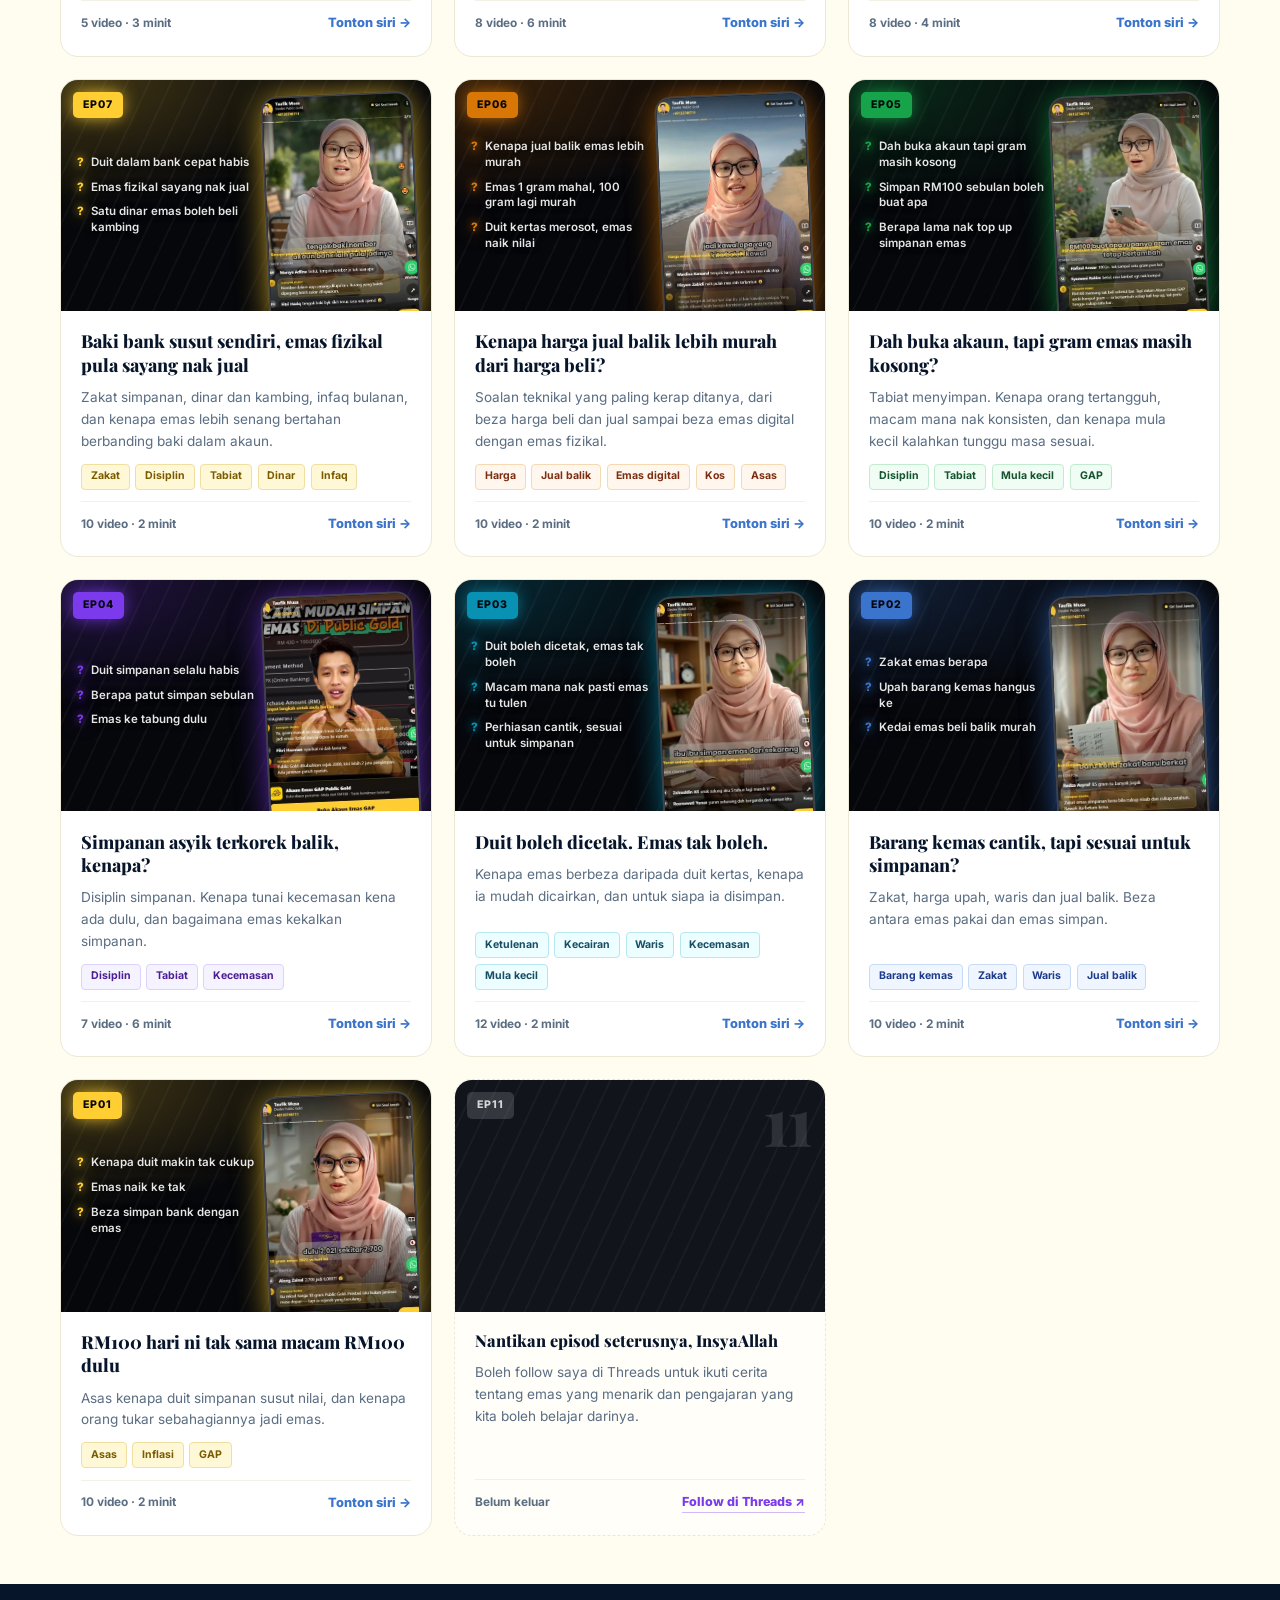
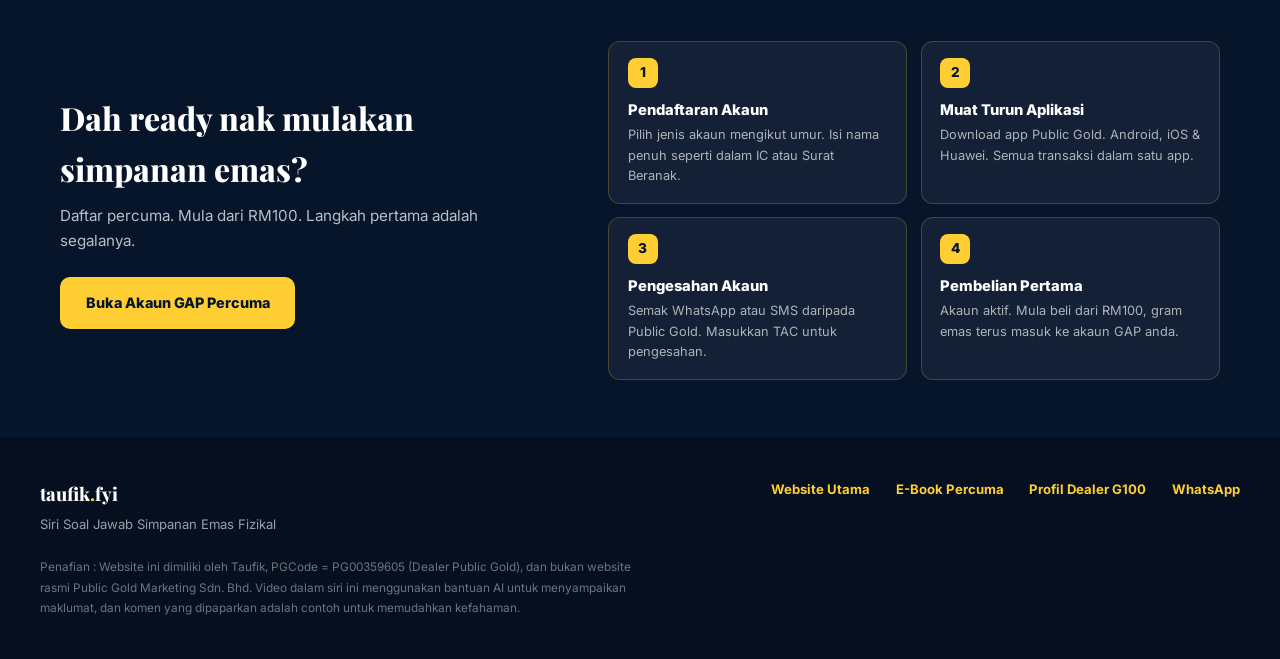
==== commit fcc66bdf: "EP10: Gaji, dapur atau niaga, simpanan Oyen tetap jalan - 5 video dari upload chat (S-01..S-05) dien" ====
--- a/index.html
+++ b/index.html
@@ -551,12 +551,27 @@
       "Tunggu harga emas turun dulu",
       "Hari tua nak harap siapa"
     ]
+  },
+  {
+    ep: 10,
+    title: "Gaji, dapur atau niaga, simpanan Oyen tetap jalan",
+    desc: "Dari gaji pertama Oren, baki duit dapur isteri, untung harian rider, anak sulung yang tanggung keluarga, sampai peniaga yang campur duit niaga. Setiap pendapatan ada cara menyimpan.",
+    url: "ep10/",
+    videos: 5, mins: 3, date: "2026-10-10",
+    tags: ["Disiplin", "Mula kecil", "Kecemasan", "Niaga", "Gaji"],
+    soalan: [
+      "Gaji pertama tinggal RM10",
+      "Suri rumah tiada gaji, boleh simpan",
+      "Rider, duit trip habis motor rosak",
+      "Anak sulung tanggung keluarga",
+      "Jualan laku, untung bersih tak nampak"
+    ]
   }
 ];
 
 /* Kad "akan datang". Set null kalau tak nak papar. */
 const NEXT_EP = {
-  ep: 10,
+  ep: 11,
   title: "Nantikan episod seterusnya, InsyaAllah",
   desc: "Boleh follow saya di Threads untuk ikuti cerita tentang emas yang menarik dan pengajaran yang kita boleh belajar darinya.",
   linkUrl: "https://www.threads.com/@taufik.pg?igshid=NTc4MTIwNjQ2YQ==",
